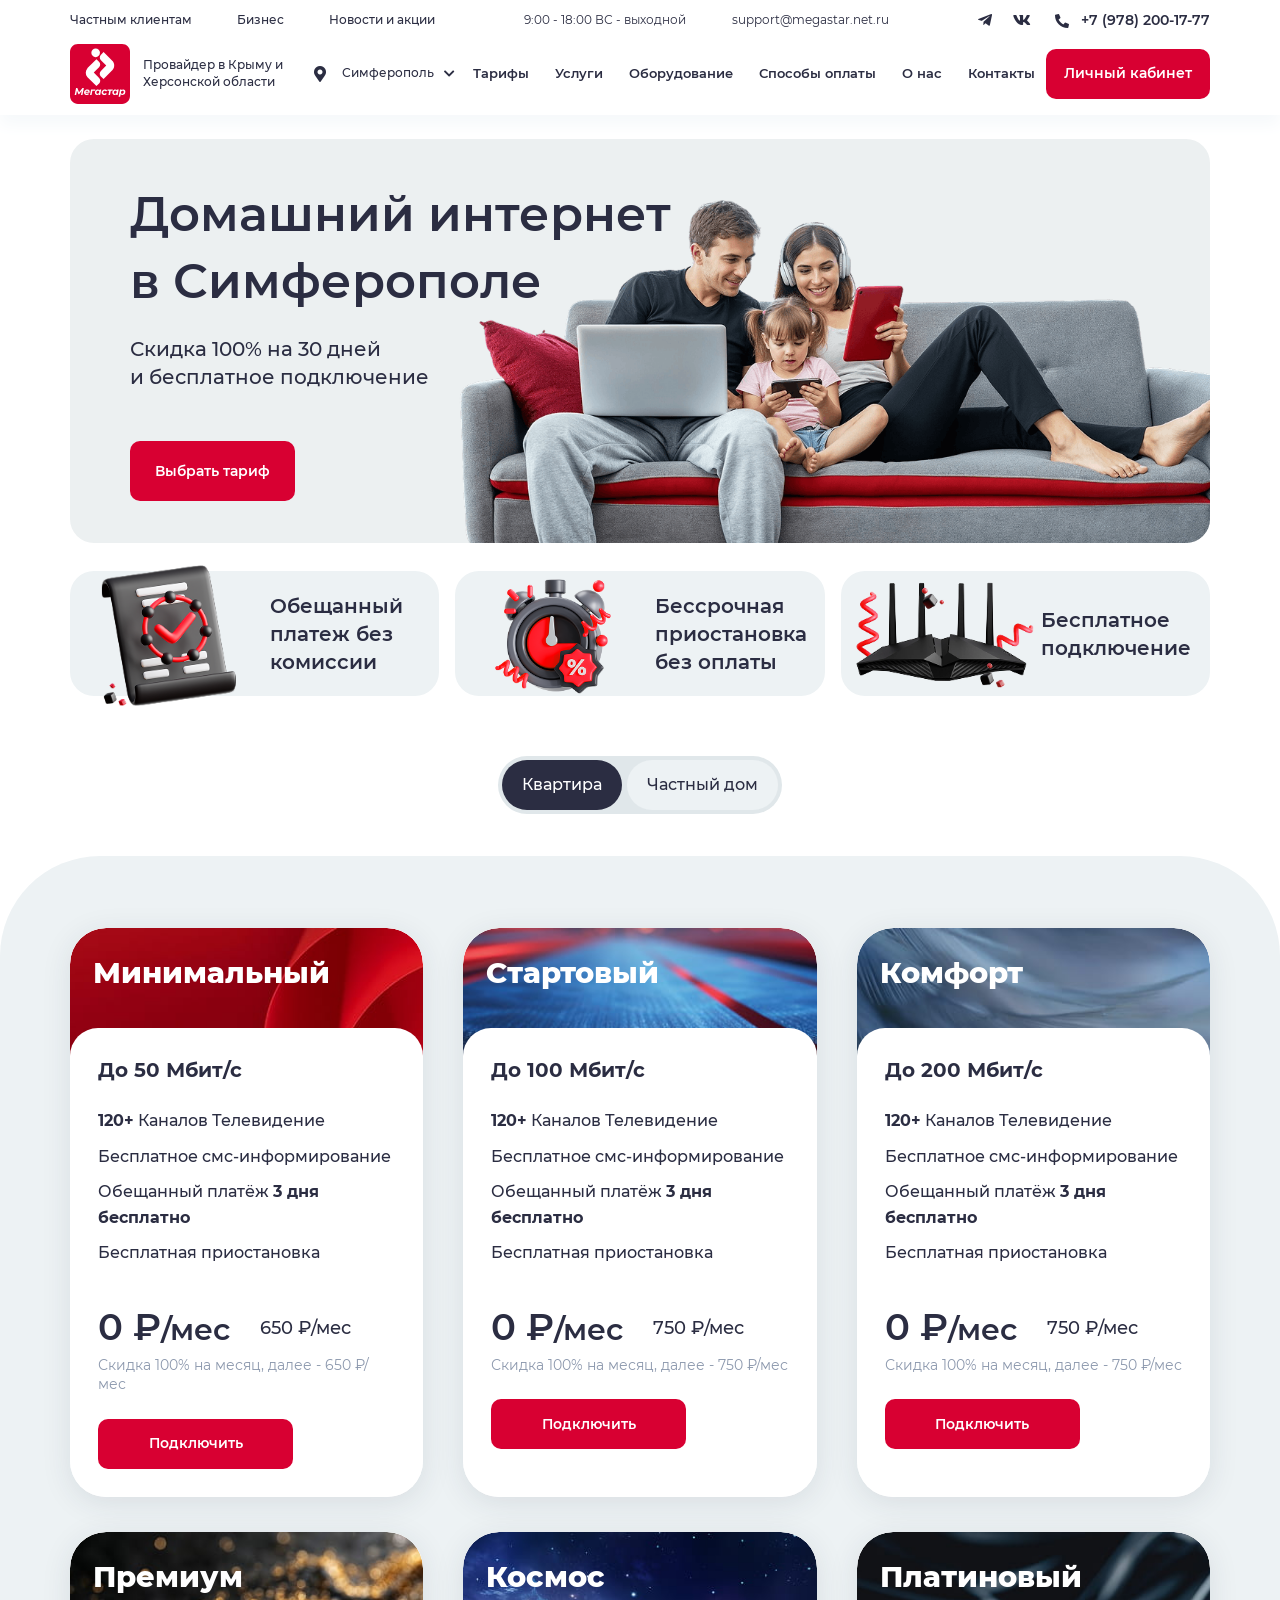
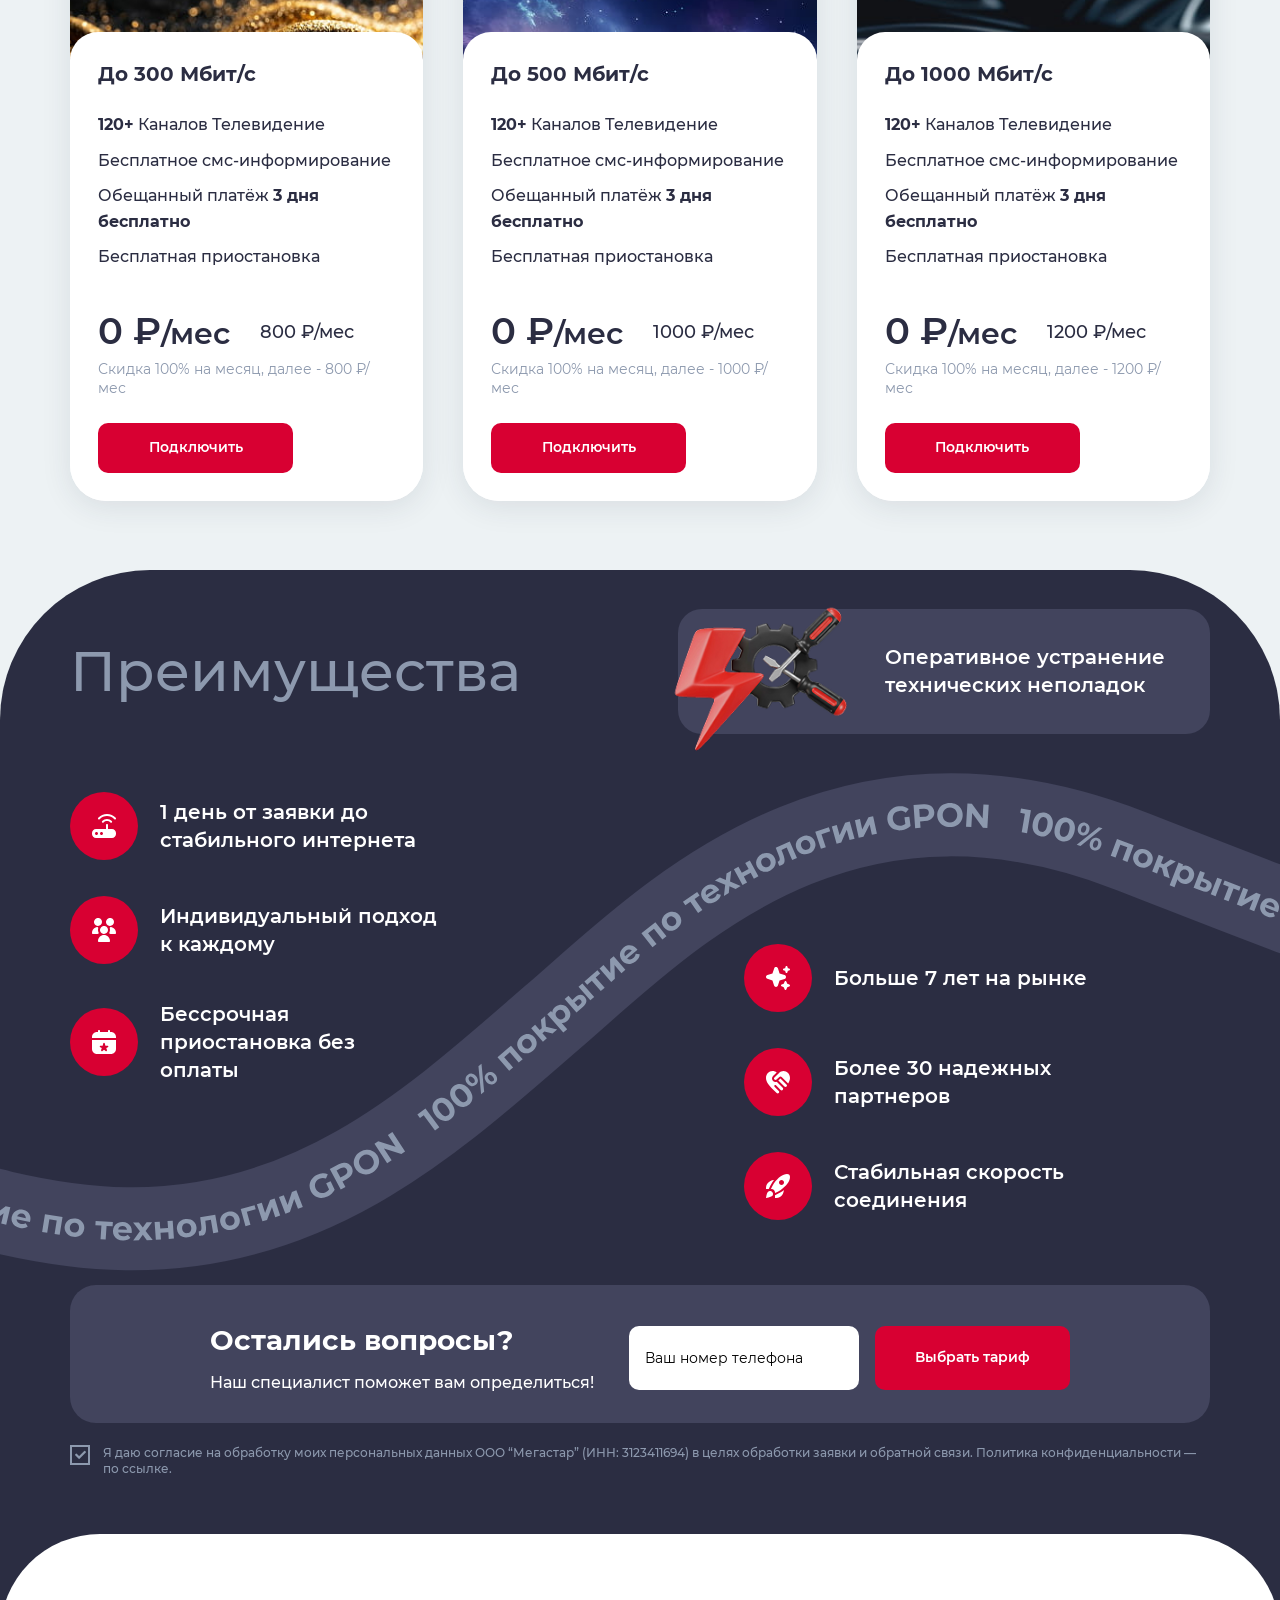
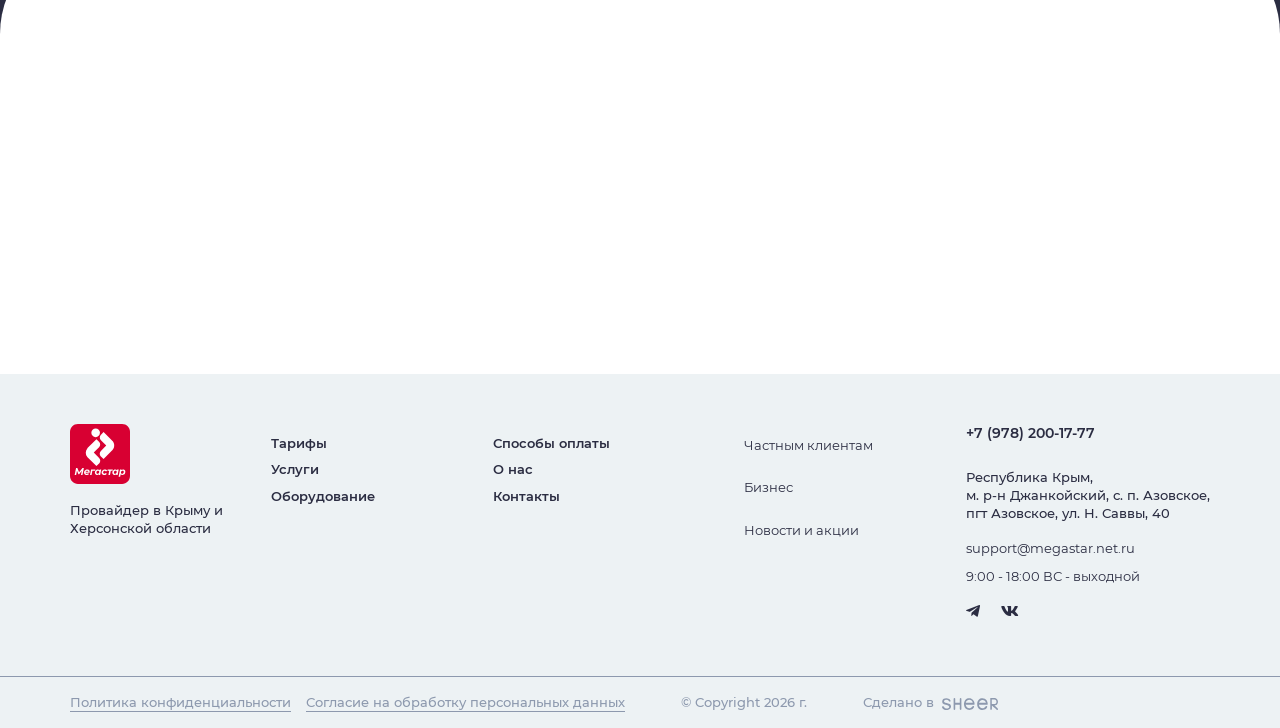
==== index.html @ 428cc207 "Add files via upload" ====
<!DOCTYPE html>
<!--[if lt IE 7]><html lang="ru" class="lt-ie9 lt-ie8 lt-ie7"><![endif]-->
<!--[if IE 7]><html lang="ru" class="lt-ie9 lt-ie8"><![endif]-->
<!--[if IE 8]><html lang="ru" class="lt-ie9"><![endif]-->
<!--[if gt IE 8]><!-->
<html lang="ru">
<!--<![endif]-->
<head>
	<meta charset="utf-8" />
	<title>Заголовок</title>
	<meta http-equiv="X-UA-Compatible" content="IE=edge" />
	<meta name="viewport" content="width=device-width, initial-scale=1, maximum-scale=1">
	<meta name="format-detection" content="telephone=no" />
	<link rel="shortcut icon" href="favicon.png" />
	<link rel="stylesheet" href="libs/bootstrap/bootstrap-grid.css" />
	<link rel="stylesheet" href="libs/fontawesome-free-5.12.0-web/css/all.min.css" />
	<link rel="stylesheet" href="libs/fancybox-master/dist/jquery.fancybox.min.css" />
	<link rel="stylesheet" href="libs/slick-1.5.9/slick/slick.css" />
	<link rel="stylesheet" href="css/fonts.css" />
	<link rel="stylesheet" href="css/main.css?ver=1.1" />
	<link rel="stylesheet" href="css/media.css?ver=1.1" />
</head>
<body>

	<div class="wrapper">

		<header class="header">
			<div class="container">
				<div class="header__top">
					<ul class="header__links">
						<li><a href="#">Частным клиентам</a></li>
						<li><a href="#">Бизнес</a></li>
						<li><a href="#">Новости и  акции</a></li>
					</ul>
					<div class="header__info">
						<p>9:00 - 18:00 ВС - выходной</p>
						<a href="mailto:support@megastar.net.ru">support@megastar.net.ru</a>
					</div>
					<div class="header__contacts">
						<ul class="socials-list">
							<li><a href="#" target="_blank"><i class="fab fa-telegram-plane"></i></a></li>
							<li><a href="#" target="_blank"><i class="fab fa-vk"></i></a></li>
						</ul>
						<a href="tel:+79782001777" class="phone-main"><i class="fas fa-phone-alt"></i> +7 (978) 200-17-77</a>
					</div>
				</div>
				<div class="header__bottom">
					<div class="logo-wrap">
						<a href="#" class="logo">
							<img src="img/logo.svg" alt="alt">
						</a>
						<div class="logo-descr">Провайдер в Крыму и Херсонской области</div>
					</div>
					<div class="location-main">
						<div class="location-main__value"><i class="fas fa-map-marker-alt"></i> Симферополь <i class="fas fa-chevron-down"></i></div>
					</div>
					<nav class="menu">
						<ul class="menu__list">
							<li><a href="#">Тарифы</a></li>
							<li><a href="#">Услуги</a></li>
							<li><a href="#">Оборудование</a></li>
							<li><a href="#">Способы оплаты</a></li>
							<li><a href="#">О нас</a></li>
							<li><a href="#">Контакты</a></li>
						</ul>
					</nav>
					<a href="#" class="btn-main">Личный кабинет</a>
					<a href="tel:+79782001777" class="phone-mobile"><i class="fas fa-phone-alt"></i></a>
					<div class="sandwich">
						<div class="sw-topper"></div>
						<div class="sw-bottom"></div>
						<div class="sw-footer"></div>
					</div>
				</div>
			</div>
			<div class="menu-mobile">
				<nav class="menu">
					<ul class="menu__list">
						<li><a href="#">Тарифы</a></li>
						<li><a href="#">Услуги</a></li>
						<li><a href="#">Оборудование</a></li>
						<li><a href="#">Способы оплаты</a></li>
						<li><a href="#">О нас</a></li>
						<li><a href="#">Контакты</a></li>
					</ul>
				</nav>
				<ul class="header__links">
					<li><a href="#">Частным клиентам</a></li>
					<li><a href="#">Бизнес</a></li>
					<li><a href="#">Новости и  акции</a></li>
				</ul>
				<div class="location-main">
					<div class="location-main__value"><i class="fas fa-map-marker-alt"></i> Симферополь <i class="fas fa-chevron-down"></i></div>
				</div>
				<div class="header__info">
					<p>9:00 - 18:00 ВС - выходной</p>
					<a href="mailto:support@megastar.net.ru">support@megastar.net.ru</a>
				</div>
				<div class="header__contacts">
					<ul class="socials-list">
						<li><a href="#" target="_blank"><i class="fab fa-telegram-plane"></i></a></li>
						<li><a href="#" target="_blank"><i class="fab fa-vk"></i></a></li>
					</ul>
					<a href="tel:+79782001777" class="phone-main"><i class="fas fa-phone-alt"></i> +7 (978) 200-17-77</a>
				</div>
				<a href="#" class="btn-main">Личный кабинет</a>
			</div>
			<div class="menu-overlay"></div>
		</header>

		<section class="billbord">
			<div class="container">
				<div class="billbord__main">
					<h1 class="billbord__title">Домашний интернет в Симферополе</h1>
					<div class="billbord__descr">Скидка 100% на 30 дней <br>и бесплатное подключение</div>
					<a href="#" class="btn-main">Выбрать тариф</a>
					<div class="billbord__image">
						<img src="img/billbord.png" alt="alt">
					</div>
				</div>
				<div class="row row--main">
					<div class="col-lg-4">
						<div class="item-advantage">
							<div class="item-advantage__image">
								<img src="img/avd1.png" alt="alt">
							</div>
							<div class="item-advantage__content">
								<div class="title-small">Обещанный платеж без комиссии</div>
							</div>
						</div>
					</div>
					<div class="col-lg-4">
						<div class="item-advantage">
							<div class="item-advantage__image">
								<img src="img/avd2.png" alt="alt">
							</div>
							<div class="item-advantage__content">
								<div class="title-small">Бессрочная приостановка без оплаты</div>
							</div>
						</div>
					</div>
					<div class="col-lg-4">
						<div class="item-advantage">
							<div class="item-advantage__image">
								<img src="img/avd3.png" alt="alt">
							</div>
							<div class="item-advantage__content">
								<div class="title-small">Бесплатное подключение</div>
							</div>
						</div>
					</div>
				</div>
			</div>
		</section>

		<section class="tariffs">
			<div class="container">
				<div class="tabs-wrapper">
					<ul class="tabs">
						<li class="active"><a href="#tab1">Квартира</a></li>
						<li><a href="#tab2">Частный дом</a></li>
					</ul>
				</div>
			</div>
			<div class="tariffs__main">
				<div class="container">
					<div class="tab-container">
						<div class="tab-pane" id="tab1">
							<div class="row row-big">
								<div class="col-lg-4 col-md-6">
									<div class="item-tariff">
										<div class="item-tariff__head">
											<div class="item-tariff__title">Минимальный</div>
											<div class="item-tariff__image">
												<img src="img/tariff1.jpg" alt="alt">
											</div>
										</div>
										<div class="item-tariff__content">
											<div class="title-small">До 50 Мбит/с</div>
											<div class="item-tariff__text">
												<p><strong>120+</strong> Каналов Телевидение</p>
												<p>Бесплатное смс-информирование</p>
												<p>Обещанный платёж <strong>3 дня бесплатно</strong></p>
												<p>Бесплатная приостановка</p>
											</div>
											<div class="item-tariff__prices">
												<div class="price-main">0 ₽<span>/мес</span></div>
												<div class="price-default">650 ₽/мес</div>
											</div>
											<div class="item-tariff__descr">Скидка 100% на месяц, далее - 650 ₽/мес</div>
											<a href="#" class="btn-main">Подключить</a>
										</div>
									</div>
								</div>
								<div class="col-lg-4 col-md-6">
									<div class="item-tariff">
										<div class="item-tariff__head">
											<div class="item-tariff__title">Стартовый</div>
											<div class="item-tariff__image">
												<img src="img/tariff2.jpg" alt="alt">
											</div>
										</div>
										<div class="item-tariff__content">
											<div class="title-small">До 100 Мбит/с</div>
											<div class="item-tariff__text">
												<p><strong>120+</strong> Каналов Телевидение</p>
												<p>Бесплатное смс-информирование</p>
												<p>Обещанный платёж <strong>3 дня бесплатно</strong></p>
												<p>Бесплатная приостановка</p>
											</div>
											<div class="item-tariff__prices">
												<div class="price-main">0 ₽<span>/мес</span></div>
												<div class="price-default">750 ₽/мес</div>
											</div>
											<div class="item-tariff__descr">Скидка 100% на месяц, далее - 750 ₽/мес</div>
											<a href="#" class="btn-main">Подключить</a>
										</div>
									</div>
								</div>
								<div class="col-lg-4 col-md-6">
									<div class="item-tariff">
										<div class="item-tariff__head">
											<div class="item-tariff__title">Комфорт</div>
											<div class="item-tariff__image">
												<img src="img/tariff3.jpg" alt="alt">
											</div>
										</div>
										<div class="item-tariff__content">
											<div class="title-small">До 200 Мбит/с</div>
											<div class="item-tariff__text">
												<p><strong>120+</strong> Каналов Телевидение</p>
												<p>Бесплатное смс-информирование</p>
												<p>Обещанный платёж <strong>3 дня бесплатно</strong></p>
												<p>Бесплатная приостановка</p>
											</div>
											<div class="item-tariff__prices">
												<div class="price-main">0 ₽<span>/мес</span></div>
												<div class="price-default">750 ₽/мес</div>
											</div>
											<div class="item-tariff__descr">Скидка 100% на месяц, далее - 750 ₽/мес</div>
											<a href="#" class="btn-main">Подключить</a>
										</div>
									</div>
								</div>
								<div class="col-lg-4 col-md-6">
									<div class="item-tariff">
										<div class="item-tariff__head">
											<div class="item-tariff__title">Премиум</div>
											<div class="item-tariff__image">
												<img src="img/tariff4.jpg" alt="alt">
											</div>
										</div>
										<div class="item-tariff__content">
											<div class="title-small">До 300 Мбит/с</div>
											<div class="item-tariff__text">
												<p><strong>120+</strong> Каналов Телевидение</p>
												<p>Бесплатное смс-информирование</p>
												<p>Обещанный платёж <strong>3 дня бесплатно</strong></p>
												<p>Бесплатная приостановка</p>
											</div>
											<div class="item-tariff__prices">
												<div class="price-main">0 ₽<span>/мес</span></div>
												<div class="price-default">800 ₽/мес</div>
											</div>
											<div class="item-tariff__descr">Скидка 100% на месяц, далее - 800 ₽/мес</div>
											<a href="#" class="btn-main">Подключить</a>
										</div>
									</div>
								</div>
								<div class="col-lg-4 col-md-6">
									<div class="item-tariff">
										<div class="item-tariff__head">
											<div class="item-tariff__title">Космос</div>
											<div class="item-tariff__image">
												<img src="img/tariff5.jpg" alt="alt">
											</div>
										</div>
										<div class="item-tariff__content">
											<div class="title-small">До 500 Мбит/с</div>
											<div class="item-tariff__text">
												<p><strong>120+</strong> Каналов Телевидение</p>
												<p>Бесплатное смс-информирование</p>
												<p>Обещанный платёж <strong>3 дня бесплатно</strong></p>
												<p>Бесплатная приостановка</p>
											</div>
											<div class="item-tariff__prices">
												<div class="price-main">0 ₽<span>/мес</span></div>
												<div class="price-default">1000 ₽/мес</div>
											</div>
											<div class="item-tariff__descr">Скидка 100% на месяц, далее - 1000 ₽/мес</div>
											<a href="#" class="btn-main">Подключить</a>
										</div>
									</div>
								</div>
								<div class="col-lg-4 col-md-6">
									<div class="item-tariff">
										<div class="item-tariff__head">
											<div class="item-tariff__title">Платиновый</div>
											<div class="item-tariff__image">
												<img src="img/tariff6.jpg" alt="alt">
											</div>
										</div>
										<div class="item-tariff__content">
											<div class="title-small">До 1000 Мбит/с</div>
											<div class="item-tariff__text">
												<p><strong>120+</strong> Каналов Телевидение</p>
												<p>Бесплатное смс-информирование</p>
												<p>Обещанный платёж <strong>3 дня бесплатно</strong></p>
												<p>Бесплатная приостановка</p>
											</div>
											<div class="item-tariff__prices">
												<div class="price-main">0 ₽<span>/мес</span></div>
												<div class="price-default">1200 ₽/мес</div>
											</div>
											<div class="item-tariff__descr">Скидка 100% на месяц, далее - 1200 ₽/мес</div>
											<a href="#" class="btn-main">Подключить</a>
										</div>
									</div>
								</div>
							</div>
						</div>
						<div class="tab-pane" id="tab2">
							<div class="row row-big">
								<div class="col-lg-4 col-md-6">
									<div class="item-tariff">
										<div class="item-tariff__head">
											<div class="item-tariff__title">Минимальный</div>
											<div class="item-tariff__image">
												<img src="img/tariff1.jpg" alt="alt">
											</div>
										</div>
										<div class="item-tariff__content">
											<div class="title-small">До 50 Мбит/с</div>
											<div class="item-tariff__text">
												<p><strong>120+</strong> Каналов Телевидение</p>
												<p>Бесплатное смс-информирование</p>
												<p>Обещанный платёж <strong>3 дня бесплатно</strong></p>
												<p>Бесплатная приостановка</p>
											</div>
											<div class="item-tariff__prices">
												<div class="price-main">0 ₽<span>/мес</span></div>
												<div class="price-default">650 ₽/мес</div>
											</div>
											<div class="item-tariff__descr">Скидка 100% на месяц, далее - 650 ₽/мес</div>
											<a href="#" class="btn-main">Подключить</a>
										</div>
									</div>
								</div>
								<div class="col-lg-4 col-md-6">
									<div class="item-tariff">
										<div class="item-tariff__head">
											<div class="item-tariff__title">Стартовый</div>
											<div class="item-tariff__image">
												<img src="img/tariff2.jpg" alt="alt">
											</div>
										</div>
										<div class="item-tariff__content">
											<div class="title-small">До 100 Мбит/с</div>
											<div class="item-tariff__text">
												<p><strong>120+</strong> Каналов Телевидение</p>
												<p>Бесплатное смс-информирование</p>
												<p>Обещанный платёж <strong>3 дня бесплатно</strong></p>
												<p>Бесплатная приостановка</p>
											</div>
											<div class="item-tariff__prices">
												<div class="price-main">0 ₽<span>/мес</span></div>
												<div class="price-default">750 ₽/мес</div>
											</div>
											<div class="item-tariff__descr">Скидка 100% на месяц, далее - 750 ₽/мес</div>
											<a href="#" class="btn-main">Подключить</a>
										</div>
									</div>
								</div>
								<div class="col-lg-4 col-md-6">
									<div class="item-tariff">
										<div class="item-tariff__head">
											<div class="item-tariff__title">Комфорт</div>
											<div class="item-tariff__image">
												<img src="img/tariff3.jpg" alt="alt">
											</div>
										</div>
										<div class="item-tariff__content">
											<div class="title-small">До 200 Мбит/с</div>
											<div class="item-tariff__text">
												<p><strong>120+</strong> Каналов Телевидение</p>
												<p>Бесплатное смс-информирование</p>
												<p>Обещанный платёж <strong>3 дня бесплатно</strong></p>
												<p>Бесплатная приостановка</p>
											</div>
											<div class="item-tariff__prices">
												<div class="price-main">0 ₽<span>/мес</span></div>
												<div class="price-default">750 ₽/мес</div>
											</div>
											<div class="item-tariff__descr">Скидка 100% на месяц, далее - 750 ₽/мес</div>
											<a href="#" class="btn-main">Подключить</a>
										</div>
									</div>
								</div>
								<div class="col-lg-4 col-md-6">
									<div class="item-tariff">
										<div class="item-tariff__head">
											<div class="item-tariff__title">Премиум</div>
											<div class="item-tariff__image">
												<img src="img/tariff4.jpg" alt="alt">
											</div>
										</div>
										<div class="item-tariff__content">
											<div class="title-small">До 300 Мбит/с</div>
											<div class="item-tariff__text">
												<p><strong>120+</strong> Каналов Телевидение</p>
												<p>Бесплатное смс-информирование</p>
												<p>Обещанный платёж <strong>3 дня бесплатно</strong></p>
												<p>Бесплатная приостановка</p>
											</div>
											<div class="item-tariff__prices">
												<div class="price-main">0 ₽<span>/мес</span></div>
												<div class="price-default">800 ₽/мес</div>
											</div>
											<div class="item-tariff__descr">Скидка 100% на месяц, далее - 800 ₽/мес</div>
											<a href="#" class="btn-main">Подключить</a>
										</div>
									</div>
								</div>
								<div class="col-lg-4 col-md-6">
									<div class="item-tariff">
										<div class="item-tariff__head">
											<div class="item-tariff__title">Космос</div>
											<div class="item-tariff__image">
												<img src="img/tariff5.jpg" alt="alt">
											</div>
										</div>
										<div class="item-tariff__content">
											<div class="title-small">До 500 Мбит/с</div>
											<div class="item-tariff__text">
												<p><strong>120+</strong> Каналов Телевидение</p>
												<p>Бесплатное смс-информирование</p>
												<p>Обещанный платёж <strong>3 дня бесплатно</strong></p>
												<p>Бесплатная приостановка</p>
											</div>
											<div class="item-tariff__prices">
												<div class="price-main">0 ₽<span>/мес</span></div>
												<div class="price-default">1000 ₽/мес</div>
											</div>
											<div class="item-tariff__descr">Скидка 100% на месяц, далее - 1000 ₽/мес</div>
											<a href="#" class="btn-main">Подключить</a>
										</div>
									</div>
								</div>
								<div class="col-lg-4 col-md-6">
									<div class="item-tariff">
										<div class="item-tariff__head">
											<div class="item-tariff__title">Платиновый</div>
											<div class="item-tariff__image">
												<img src="img/tariff6.jpg" alt="alt">
											</div>
										</div>
										<div class="item-tariff__content">
											<div class="title-small">До 1000 Мбит/с</div>
											<div class="item-tariff__text">
												<p><strong>120+</strong> Каналов Телевидение</p>
												<p>Бесплатное смс-информирование</p>
												<p>Обещанный платёж <strong>3 дня бесплатно</strong></p>
												<p>Бесплатная приостановка</p>
											</div>
											<div class="item-tariff__prices">
												<div class="price-main">0 ₽<span>/мес</span></div>
												<div class="price-default">1200 ₽/мес</div>
											</div>
											<div class="item-tariff__descr">Скидка 100% на месяц, далее - 1200 ₽/мес</div>
											<a href="#" class="btn-main">Подключить</a>
										</div>
									</div>
								</div>
							</div>
						</div>
					</div>
				</div>
			</div>
		</section>

		<section class="advantages">
			<div class="container">
				<div class="advantages__head">
					<h2 class="advantages__title">Преимущества</h2>
					<div class="item-advantage">
						<div class="item-advantage__image">
							<img src="img/avd4.png" alt="alt">
						</div>
						<div class="item-advantage__content">
							<div class="title-small">Оперативное устранение технических неполадок</div>
						</div>
					</div>
				</div>
				<div class="row">
					<div class="col-lg-4">
						<div class="advantages__list">
							<div class="advantages__item">
								<div class="advantages__icon">
									<img src="img/ic_avd1.svg" alt="alt">
								</div>
								<div class="title-small">1 день от заявки до стабильного интернета</div>
							</div>
							<div class="advantages__item">
								<div class="advantages__icon">
									<img src="img/ic_avd2.svg" alt="alt">
								</div>
								<div class="title-small">Индивидуальный подход к каждому</div>
							</div>
							<div class="advantages__item">
								<div class="advantages__icon">
									<img src="img/ic_avd3.svg" alt="alt">
								</div>
								<div class="title-small">Бессрочная приостановка без оплаты</div>
							</div>
						</div>
					</div>
					<div class="col-lg-4 offset-lg-3">
						<div class="advantages__list">
							<div class="advantages__item">
								<div class="advantages__icon">
									<img src="img/ic_avd4.svg" alt="alt">
								</div>
								<div class="title-small">Больше 7 лет на рынке</div>
							</div>
							<div class="advantages__item">
								<div class="advantages__icon">
									<img src="img/ic_avd5.svg" alt="alt">
								</div>
								<div class="title-small">Более 30 надежных партнеров</div>
							</div>
							<div class="advantages__item">
								<div class="advantages__icon">
									<img src="img/ic_avd6.svg" alt="alt">
								</div>
								<div class="title-small">Стабильная скорость соединения</div>
							</div>
						</div>
					</div>
				</div>
				<div class="consultation-form">
					<form>
						<div class="consultation-form__main">
							<div class="consultation-form__content">
								<div class="consultation-form__title">Остались вопросы?</div>
								<div class="consultation-form__descr">Наш специалист поможет вам определиться!</div>
							</div>
							<div class="consultation-form__line">
								<div class="item-form">
									<input type="tel" placeholder="Ваш номер телефона" class="input-phone" required inputmode="tel">
								</div>
								<input class="btn-main" value="Выбрать тариф" type="submit">
							</div>
						</div>
						<div class="checkbox">
							<label>
								<input type="checkbox" checked required />
								<span>Я даю согласие на обработку моих персональных данных ООО “Мегастар” (ИНН: 3123411694) в целях обработки заявки и обратной связи. Политика конфиденциальности — <a href="#">по ссылке</a>.</span>
							</label>
						</div>
					</form>
				</div>
			</div>
		</section>

		<div class="bottom-page"></div>

		<footer class="footer">
			<div class="container">
				<div class="row">
					<div class="col-lg-2">
						<div class="logo-wrap">
							<a href="#" class="logo">
								<img src="img/logo.svg" alt="alt">
							</a>
							<div class="logo-descr">Провайдер в Крыму и Херсонской области</div>
						</div>
					</div>
					<div class="col-lg-2">
						<ul class="footer__nav">
							<li><a href="#">Тарифы</a></li>
							<li><a href="#">Услуги</a></li>
							<li><a href="#">Оборудование</a></li>
						</ul>
					</div>
					<div class="col-lg-3">
						<ul class="footer__nav">
							<li><a href="#">Способы оплаты</a></li>
							<li><a href="#">О нас</a></li>
							<li><a href="#">Контакты</a></li>
						</ul>
					</div>
					<div class="col-lg-2">
						<ul class="footer__menu">
							<li><a href="#">Частным клиентам</a></li>
							<li><a href="#">Бизнес</a></li>
							<li><a href="#">Новости и  акции</a></li>
						</ul>
					</div>
					<div class="col-lg-3 col-contacts">
						<div class="footer__contacts">
							<a href="tel:+79782001777" class="phone-main">+7 (978) 200-17-77</a>
							<p>Республика Крым, <br>м. р-н Джанкойский, с. п. Азовское, <br>пгт Азовское, ул. Н. Саввы, 40</p>
							<div class="footer__info">
								<p><a href="mailto:support@megastar.net.ru">support@megastar.net.ru</a></p>
								<p>9:00 - 18:00 ВС - выходной</p>
							</div>
							<ul class="socials-list">
								<li><a href="#" target="_blank"><i class="fab fa-telegram-plane"></i></a></li>
								<li><a href="#" target="_blank"><i class="fab fa-vk"></i></a></li>
							</ul>
						</div>
					</div>
				</div>
			</div>
			<div class="footer__bottom">
				<div class="container">
					<div class="footer__wrapper">
						<div class="footer__links">
							<a href="#">Политика конфиденциальности</a>
							<a href="#">Согласие на обработку персональных данных</a>
						</div>
						<div class="copyright">© Copyright 2026 г.</div>
						<div class="create">Сделано в <a href="#" target="_blank"><img src="img/sheer.svg" alt="alt"></a></div>
					</div>
				</div>
			</div>
		</footer>
		
	</div>


	<script src="libs/jquery/jquery-3.6.0.min.js"></script>
	<script src="libs/fancybox-master/dist/jquery.fancybox.min.js"></script>
	<script src="libs/slick-1.5.9/slick/slick.min.js"></script>
	<script src="libs/mask/jquery.maskedinput.js"></script>
	<script src="js/common.js?ver=1.1"></script>
	<!-- Yandex.Metrika counter --><!-- /Yandex.Metrika counter -->
	<!-- Google Analytics counter --><!-- /Google Analytics counter -->
</body>
</html>
---- css/fonts.css ----
/** =================== MONTSERRAT =================== **/

/** Montserrat Thin **/
@font-face {
	font-family: "Montserrat";
	font-weight: 100;
	font-style: normal;
	src: url("../fonts/Montserrat-Thin.woff2") format("woff2"),
		url("../fonts/Montserrat-Thin.woff") format("woff");
}

/** Montserrat Thin-Italic **/
@font-face {
	font-family: "Montserrat";
	font-weight: 100;
	font-style: italic;
	src: url("../fonts/Montserrat-ThinItalic.woff2") format("woff2"),
		url("../fonts/Montserrat-ThinItalic.woff") format("woff");
}

/** Montserrat ExtraLight **/
@font-face {
	font-family: "Montserrat";
	font-weight: 200;
	font-style: normal;
	src: url("../fonts/Montserrat-ExtraLight.woff2") format("woff2"),
		url("../fonts/Montserrat-ExtraLight.woff") format("woff");
}

/** Montserrat ExtraLight-Italic **/
@font-face {
	font-family: "Montserrat";
	font-weight: 200;
	font-style: italic;
	src: url("../fonts/Montserrat-ExtraLightItalic.woff2") format("woff2"),
		url("../fonts/Montserrat-ExtraLightItalic.woff") format("woff");
}

/** Montserrat Light **/
@font-face {
	font-family: "Montserrat";
	font-weight: 300;
	font-style: normal;
	src: url("../fonts/Montserrat-Light.woff2") format("woff2"),
		url("../fonts/Montserrat-Light.woff") format("woff");
}

/** Montserrat Light-Italic **/
@font-face {
	font-family: "Montserrat";
	font-weight: 300;
	font-style: italic;
	src: url("../fonts/Montserrat-LightItalic.woff2") format("woff2"),
		url("../fonts/Montserrat-LightItalic.woff") format("woff");
}

/** Montserrat Regular **/
@font-face {
	font-family: "Montserrat";
	font-weight: 400;
	font-style: normal;
	src: url("../fonts/Montserrat-Regular.woff2") format("woff2"),
		url("../fonts/Montserrat-Regular.woff") format("woff");
}

/** Montserrat Regular-Italic **/
@font-face {
	font-family: "Montserrat";
	font-weight: 400;
	font-style: italic;
	src: url("../fonts/Montserrat-Italic.woff2") format("woff2"),
		url("../fonts/Montserrat-Italic.woff") format("woff");
}

/** Montserrat Medium **/
@font-face {
	font-family: "Montserrat";
	font-weight: 500;
	font-style: normal;
	src: url("../fonts/Montserrat-Medium.woff2") format("woff2"),
		url("../fonts/Montserrat-Medium.woff") format("woff");
}

/** Montserrat Medium-Italic **/
@font-face {
	font-family: "Montserrat";
	font-weight: 500;
	font-style: italic;
	src: url("../fonts/Montserrat-MediumItalic.woff2") format("woff2"),
		url("../fonts/Montserrat-MediumItalic.woff") format("woff");
}

/** Montserrat SemiBold **/
@font-face {
	font-family: "Montserrat";
	font-weight: 600;
	font-style: normal;
	src: url("../fonts/Montserrat-SemiBold.woff2") format("woff2"),
		url("../fonts/Montserrat-SemiBold.woff") format("woff");
}

/** Montserrat SemiBold-Italic **/
@font-face {
	font-family: "Montserrat";
	font-weight: 600;
	font-style: italic;
	src: url("../fonts/Montserrat-SemiBoldItalic.woff2") format("woff2"),
		url("../fonts/Montserrat-SemiBoldItalic.woff") format("woff");
}

/** Montserrat Bold **/
@font-face {
	font-family: "Montserrat";
	font-weight: 700;
	font-style: normal;
	src: url("../fonts/Montserrat-Bold.woff2") format("woff2"),
		url("../fonts/Montserrat-Bold.woff") format("woff");
}

/** Montserrat Bold-Italic **/
@font-face {
	font-family: "Montserrat";
	font-weight: 700;
	font-style: italic;
	src: url("../fonts/Montserrat-BoldItalic.woff2") format("woff2"),
		url("../fonts/Montserrat-BoldItalic.woff") format("woff");
}

/** Montserrat ExtraBold **/
@font-face {
	font-family: "Montserrat";
	font-weight: 800;
	font-style: normal;
	src: url("../fonts/Montserrat-ExtraBold.woff2") format("woff2"),
		url("../fonts/Montserrat-ExtraBold.woff") format("woff");
}

/** Montserrat ExtraBold-Italic **/
@font-face {
	font-family: "Montserrat";
	font-weight: 800;
	font-style: italic;
	src: url("../fonts/Montserrat-ExtraBoldItalic.woff2") format("woff2"),
		url("../fonts/Montserrat-ExtraBoldItalic.woff") format("woff");
}

/** Montserrat Black **/
@font-face {
	font-family: "Montserrat";
	font-weight: 900;
	font-style: normal;
	src: url("../fonts/Montserrat-Black.woff2") format("woff2"),
		url("../fonts/Montserrat-Black.woff") format("woff");
}

/** Montserrat Black-Italic **/
@font-face {
	font-family: "Montserrat";
	font-weight: 900;
	font-style: italic;
	src: url("../fonts/Montserrat-BlackItalic.woff2") format("woff2"),
		url("../fonts/Montserrat-BlackItalic.woff") format("woff");
}
---- css/main.css ----
*::-webkit-input-placeholder {
	color: #000;
	opacity: 1;
}
*:-moz-placeholder {
	color: #000;
	opacity: 1;
}
*::-moz-placeholder {
	color: #000;
	opacity: 1;
}
*:-ms-input-placeholder {
	color: #000;
	opacity: 1;
}


body {
	font-family: "Montserrat";
	font-size: 20px;
	line-height: 160%;
	color: #2b2d42;
	font-weight: 500;
	overflow-x: hidden;
	margin: 0;
	background-color: #fff;
}
button {
	cursor: pointer;
}
button, input, optgroup, select, textarea {
	font-family: inherit;
}
input {
	-webkit-appearance: none;
	-moz-appearance: none;
	appearance: none;
}
button,
textarea,
input.text,
input[type="text"],
input[type="button"],
input[type="submit"] {
	-webkit-appearance: none;
}
*:link,
*:visited,
*:hover,
*:focus,
*:active {
	outline: 0;
	-webkit-tap-highlight-color: transparent;
}
a, button, input, img {
	transition: all 0.3s;
}
h1, h2, h3, h4, h5, h6 {
	padding: 0;
	margin: 0;
	font-weight: normal;
}
.wrapper {
	padding-top: 141px;
	overflow: hidden;
}
a {
	text-decoration: none;
	outline: none;
}
* {
	outline: none !important;
}
ul {
	padding: 0;
	margin: 0;
}
ul li {
	list-style-type: none;
	outline: none;
}
img {
	outline: none;
	display: block;
}
p {
	padding: 0;
	margin: 0;
}
form {
	margin: 0;
}

.header {
	padding: 15px 0;
	font-size: 14px;
	line-height: 140%;
	box-shadow: 0 10px 15px 0 #f6f9fb;
	background: #fff;
	position: fixed;
	top: 0;
	left: 0;
	width: 100%;
	z-index: 500;
}
.header__top {
	color: #2b2d42;
	display: flex;
	align-items: center;
	justify-content: space-between;
}
.header__links {
	gap: 75px;
	display: flex;
	align-items: center;
}
.header__info a,
.header__links a {
	color: inherit;
}
.header__info {
	gap: 92px;
	color: #2b2d42;
	font-weight: 400;
	display: flex;
	align-items: center;
}
.header__contacts {
	gap: 24px;
	display: flex;
	align-items: center;
}
.phone-main {
	font-size: 16px;
	gap: 15px;
	line-height: 140%;
	color: #2b2d42;
	font-weight: 600;
	display: inline-flex;
	align-items: center;
}
.socials-list {
	gap: 25px;
	font-size: 18px;
	display: flex;
	align-items: center;
}
.socials-list a {
	color: #2b2d42;
}
.header__bottom {
	padding-top: 13px;
	display: flex;
	align-items: center;
	justify-content: space-between;
}
.logo-wrap {
	gap: 29px;
	display: flex;
	align-items: center;
}
.logo img {
	width: 76px;
	height: auto;
}
.logo-descr {
	width: 176px;
	line-height: 140%;
	color: #2b2d42;
}
.menu__list {
	gap: 29px;
	display: flex;
	align-items: center;
}
.footer__nav a,
.menu__list a {
	padding: 12px 16px;
	font-size: 16px;
	color: #2b2d42;
	font-weight: 600;
}
.btn-main {
	font-size: 16px;
	height: 54px;
	padding: 0 20px;
	border-radius: 10px;
	line-height: 140%;
	font-weight: 600;
	color: #fff;
	display: inline-flex;
	align-items: center;
	justify-content: center;
	text-align: center;
	border: none;
	background: #d80032;
	font-family: "Montserrat";
	cursor: pointer;
	transition: all 0.3s;
}
.location-main__value {
	gap: 3px;
	display: inline-flex;
	align-items: center;
	cursor: pointer;
}
.location-main i {
	width: 24px;
	height: 24px;
	display: flex;
	align-items: center;
	justify-content: center;
}
.location-main .fa-chevron-down {
	font-size: 12px;
}
.location-main .fa-map-marker-alt {
	font-size: 16px;
	margin-right: 7px;
}

.billbord {
	padding-top: 27px;
	padding-bottom: 86px;
}
.billbord__main {
	padding: 69px 106px;
	margin-bottom: 34px;
	border-radius: 24px;
	background: #ecf0f1;
	position: relative;
	overflow: hidden;
	z-index: 1;
}
.billbord__title {
	font-size: 64px;
	max-width: 762px;
	margin-bottom: 26px;
	line-height: 140%;
	font-weight: 600;
}
.billbord__descr {
	font-size: 24px;
	max-width: 355px;
	margin-bottom: 75px;
	line-height: 140%;
}
.billbord .btn-main {
	height: 70px;
	padding: 0 28px;
}
.billbord__image {
	position: absolute;
	bottom: 0;
	right: 0;
	z-index: -1;
	height: 100%;
}
.billbord__image img {
	max-width: 100%;
	max-height: 100%;
}
.row>div {
	padding: 0 12px;
}
.row {
	margin: 0 -12px;
}
.row.row--main>div {
	margin-bottom: 24px;
}
.row.row--main {
	margin-bottom: -24px;
}
.item-advantage {
	padding-right: 40px;
	background: #edf2f4;
	border-radius: 24px;
	display: flex;
	align-items: center;
}
.item-advantage__image {
	height: 162px;
	width: 283px;
	flex: none;
	display: flex;
	align-items: center;
	justify-content: center;
}
.item-advantage__image img {
	max-width: 298px;
	max-height: 298px;
}
.title-small {
	font-size: 24px;
	line-height: 140%;
	font-weight: 600;
}

.tariffs__main {
	padding-top: 72px;
	padding-bottom: 254px;
	margin-bottom: -185px;
	border-radius: 100px 100px 0 0;
	background: #edf2f4;
}
.tabs-wrapper {
	display: flex;
	align-items: center;
	justify-content: center;
}
.tabs {
	margin-bottom: 42px;
	padding: 4px;
	gap: 5px;
	border-radius: 80px;
	background: #e0e7ea;
	display: flex;
	align-items: center;
	justify-content: center;
}
.tabs a {
	padding: 12px 20px;
	border-radius: 60px;
	background: #edf2f4;
	color: #2b2d42;
	display: block;
}
.tabs .active a {
	background: #2b2d42;
	color: #fff;
}
.tab-pane {
	display: none;
}
.tab-pane:first-child {
	display: block;
}
.item-tariff {
	border-radius: 36px;
	min-height: 100%;
	box-shadow: 0 6px 30px 0 rgba(43, 45, 66, 0.1);
	background: #fff;
	overflow: hidden;
	display: flex;
	flex-direction: column;
	align-items: flex-start;
	position: relative;
	z-index: 1;
}
.item-tariff__head {
	height: 204px;
	padding: 29px 33px;
	margin-bottom: -87px;
	position: relative;
	width: 100%;
}
.item-tariff__image {
	border-radius: 36px 36px 0 0;
	position: absolute;
	display: block;
	width: 100%;
	height: 100%;
	overflow: hidden;
	top: 0;
	left: 0;
	z-index: -1;
}
.item-tariff__image img {
	width: 100%;
	height: 100%;
	object-fit: cover;
	border-radius: 36px 36px 0 0;
	transition: all 1s;
}
.item-tariff__content {
	padding: 36px;
	border-radius: 28px 28px 0 0;
	background: #fff;
	position: relative;
	width: 100%;
	flex: 1;
	display: flex;
	flex-direction: column;
	align-items: flex-start;
	z-index: 2;
}
.item-tariff__title {
	font-size: 36px;
	line-height: 140%;
	font-weight: 800;
	color: #fff;
}
.item-tariff .title-small {
	margin-bottom: 24px;
	font-weight: 700;
}
.item-tariff__text p {
	margin-bottom: 12px;
}
.item-tariff__text p:last-child {
	margin-bottom: 0;
}
.item-tariff__text {
	width: 100%;
}
.item-tariff__prices {
	padding-top: 64px;
	gap: 50px;
	width: 100%;
	display: flex;
	align-items: center;
}
.price-main {
	font-size: 48px;
	line-height: 140%;
	font-weight: 600;
}
.price-main span {
	font-size: 30px;
}
.price-default {
	font-size: 24px;
	line-height: 140%;
}
.item-tariff__descr {
	font-size: 18px;
	line-height: 140%;
	color: #8d99ae;
	font-weight: 400;
}
.item-tariff .btn-main {
	margin-top: 36px;
	min-width: 216px;
}
.row.row-big>div {
	padding: 0 40px;
	margin-bottom: 66px;
}
.row.row-big {
	margin: 0 -40px;
	margin-bottom: -66px;
}

.advantages {
	padding-top: 39px;
	margin-bottom: -157px;
	padding-bottom: 213px;
	border-radius: 150px 150px 0 0;
	background-color: #2b2d42;
	background-image: url(../img/text_avd.svg);
	background-repeat: no-repeat;
	background-position: center top -30px;
	color: #fff;
}
.advantages__head {
	margin-bottom: 58px;
	display: flex;
	align-items: center;
	justify-content: space-between;
}
.advantages__title {
	font-size: 64px;
	line-height: 140%;
	color: #8d99ae;
	font-weight: 500;
}
.advantages .item-advantage {
	max-width: 607px;
	background: #42445d;
}
.advantages .item-advantage__image {
	width: 207px;
	left: -19px;
	position: relative;
}
.advantages__item {
	max-width: 463px;
	margin-bottom: 60px;
	gap: 32px;
	display: flex;
	align-items: center;
}
.advantages__item:last-child {
	margin-bottom: 0;
}
.advantages__icon {
	width: 78px;
	height: 78px;
	flex: none;
	border-radius: 50%;
	display: flex;
	align-items: center;
	justify-content: center;
	background: #D80032;
}
.advantages__icon img {
	width: 24px;
	height: auto;
}
.row>div:nth-child(2) .advantages__list {
	margin-top: 152px;
}
.consultation-form__main {
	padding: 41px 259px;
	gap: 54px;
	margin-top: 83px;
	padding-bottom: 32px;
	border-radius: 26px;
	display: flex;
	align-items: center;
	justify-content: center;
	background: #42445d;
	color: #fff;
}
.consultation-form__title {
	font-size: 32px;
	line-height: 140%;
	font-weight: 700;
}
.consultation-form__descr {
	margin-top: 10px;
}
.item-form {
	margin-bottom: 18px;
}
.item-form input {
	height: 70px;
	padding: 0 16px;
	border-radius: 10px;
	font-size: 14px;
	border: none;
	line-height: 140%;
	color: #000;
	font-weight: 400;
	font-family: "Montserrat";
	width: 100%;
}
.consultation-form__line {
	gap: 16px;
	flex: 1;
	display: flex;
	align-items: center;
}
.consultation-form__line .item-form {
	margin: 0;
	flex: 1;
}
.consultation-form__line .btn-main {
	height: 70px;
	padding: 0 53px;
}
.checkbox {
	font-size: 14px;
	margin-top: 26px;
	line-height: 140%;
	color: #8d99ae;
}
.checkbox a {
	color: inherit;
}
.checkbox label {
	gap: 20px;
	position: relative;
	display: flex;
	justify-content: center;
	align-items: flex-start;
	cursor: pointer;
}
.checkbox label input {
	width: 20px;
	height: 20px;
	border: none;
	margin: 0;
	-webkit-appearance: none;
	-moz-appearance: none;
	appearance: none;
	border: 2px solid #8D99AE;
	position: relative;
	flex: none;
	cursor: pointer;
}
.checkbox label input::before {
	position: absolute;
	top: 0px;
	left: 0px;
	width: 100%;
	height: 100%;
	content: "\f00c";
	display: -webkit-flex;
	display: -moz-flex;
	display: -ms-flex;
	display: -o-flex;
	display: flex;
	align-items: center;
	justify-content: center;
	-moz-osx-font-smoothing: grayscale;
	-webkit-font-smoothing: antialiased;
	font-style: normal;
	font-variant: normal;
	text-rendering: auto;
	line-height: 1;
	font-family: "Font Awesome 5 Pro";
	font-weight: 700;
	background-image: none;
	color: #8D99AE;
	font-size: 11px;
	opacity: 0;
	transition: .2s;
}
.checkbox input:checked:before {
	opacity: 1;
}

.bottom-page {
	height: 647px;
	margin-bottom: -140px;
	border-radius: 100px 100px 0 0;
	background: #fff;
}

.footer {
	padding-top: 70px;
	font-size: 14px;
	line-height: 140%;
	background: #edf2f4;
}
.footer .logo-wrap {
	display: block;
}
.footer .logo-descr {
	margin-top: 23px;
}
.footer__nav {
	margin-top: 10px;
	gap: 8px;
	display: flex;
	flex-direction: column;
	align-items: flex-start;
}
.footer__menu {
	margin-top: 12px;
}
.footer__menu li {
	margin-bottom: 24px;
}
.footer__menu a {
	font-weight: 400;
	color: #2b2d42;
}
.footer__info {
	margin-top: 24px;
	color: #2b2d42;
	font-weight: 400;
}
.footer__info p {
	margin-bottom: 9px;
}
.footer__info p:last-child {
	margin-bottom: 0;
}
.footer__info a {
	color: inherit;
}
.footer__contacts .phone-main {
	margin-bottom: 24px;
}
.footer__contacts .socials-list {
	margin-top: 18px;
}
.col-contacts {
	display: flex;
	justify-content: flex-end;
}
.footer .row>div:nth-child(3) .footer__nav {
	margin-left: 55px;
}
.footer__bottom {
	padding: 20px 0;
	margin-top: 80px;
	color: #8d99ae;
	border-top: 1px solid #8D99AE;
}
.footer__wrapper {
	gap: 105px;
	display: flex;
	align-items: center;
}
.footer__links a {
	color: #8d99ae;
	border-bottom: 1px #8d99ae solid;
}
.footer__links {
	gap: 15px;
	display: flex;
	align-items: center;
}
.create img {
	display: inline-block;
	margin-left: 4px;
	vertical-align: middle;
}

.tariffs.tariffs--page {
	padding-top: 30px;
}
.title-section {
	font-size: 48px;
	margin-bottom: 25px;
	line-height: 140%;
	font-weight: 500;
}

.sale {
	padding-bottom: 72px;
}
.sale__main {
	padding: 16px 35px;
	padding-bottom: 49px;
	padding-right: 68px;
	border-radius: 28px;
	color: #fff;
	background: #2b2d42;
}
.sale__top {
	gap: 61px;
	margin-bottom: 17px;
	display: flex;
	align-items: center;
}
.sale__title {
	font-size: 64px;
	margin-top: 26px;
	line-height: 120%;
	color: #8d99ae;
	font-weight: 500;
}
.sale__title strong {
	margin-top: 15px;
	line-height: 140%;
	font-weight: 600;
	text-transform: uppercase;
	color: #fff;
	display: block;
}
.sale__bottom {
	display: flex;
	align-items: center;
	justify-content: space-between;
}
.sale__bottom .title-small {
	max-width: 529px;
	font-weight: 500;
}
.sale__bottom .btn-main {
	width: 307px;
	height: 70px;
}
.sale__head {
	gap: 29px;
	display: flex;
	align-items: flex-start;
}
.sale__image img {
	width: 278px;
	height: auto;
}
.sale__badge {
	padding: 30px 48px;
	border-radius: 24px;
	margin-top: 40px;
	font-size: 36px;
	padding-left: 136px;
	line-height: 140%;
	color: #fff;
	font-weight: 600;
	background: #42445d;
	position: relative;
}
.sale__badge img {
	top: -14px;
	left: -22px;
	width: 171px;
	position: absolute;
}

.steps {
	padding-bottom: 99px;
}
.steps .title-section {
	margin-bottom: 55px;
}
.row.row--steps>div {
	padding: 0 74px;
	margin-bottom: 40px;
}
.row.row--steps {
	margin: 0 -74px;
	margin-bottom: -40px;
}
.item-step {
	padding: 36px;
	border-radius: 24px;
	font-size: 18px;
	line-height: 160%;
	font-weight: 400;
	background: #edf2f4;
	min-height: 100%;
	position: relative;
}
.item-step::after {
	position: absolute;
	display: block;
	content: " ";
	width: 113px;
	height: 15px;
	top: 0;
	bottom: 0;
	margin: auto;
	left: 100%;
	margin-left: 19px;
	background-image: url(../img/arrow_step.svg);
	background-repeat: no-repeat;
	background-position: center;
	background-size: contain;
}
.item-step__head {
	margin-bottom: 27px;
	gap: 27px;
	display: flex;
	align-items: center;
}
.item-step__count {
	width: 78px;
	height: 78px;
	font-size: 32px;
	line-height: 140%;
	color: #fff;
	font-weight: 700;
	display: flex;
	align-items: center;
	justify-content: center;
	border-radius: 50%;
	flex: none;
	background: #D80032;
}
.row--steps>div:nth-child(3n) .item-step::after {
	display: none;
}

.questions {
	padding-top: 61px;
	padding-bottom: 125px;
	border-radius: 100px 100px 0 0;
	background: #8d99ae;
}
.title-main {
	font-size: 64px;
	line-height: 140%;
	font-weight: 500;
}
.questions .title-main {
	margin-bottom: 48px;
	text-align: center;
}
.item-question {
	max-width: 1099px;
	border-radius: 24px;
	margin: 0 auto;
	margin-bottom: 11px;
	background: #fff;
}
.item-question__head {
	padding: 20px 24px;
	gap: 20px;
	cursor: pointer;
	display: flex;
	align-items: center;
	justify-content: space-between;
}
.item-question__head i {
	width: 42px;
	height: 42px;
	font-size: 90%;
	color: #fff;
	background: #2b2d42;
	display: flex;
	align-items: center;
	justify-content: center;
	border-radius: 50%;
	flex: none;
	transition: all 0.3s;
}
.item-question__content {
	padding: 20px 24px;
	font-size: 18px;
	line-height: 160%;
	padding-top: 0;
	display: none;
}
.item-question.active .item-question__head i {
	background: #57719b;
}
.item-question.active .item-question__head i::before {
	content: "\f068";
}
---- css/media.css ----
/*==========  Desktop First Method  ==========*/
@media only screen and (max-width : 1700px) {
    body {
        font-size: 16px;
    }
    .menu__list {
        gap: 10px;
    }
    .footer__nav a, .menu__list a {
        padding: 10px 8px;
        font-size: 13px;
    }
    .header {
        padding: 11px 0;
        font-size: 12px;
    }
    .logo img {
        width: 60px;
    }
    .logo-wrap {
        gap: 13px;
    }
    .logo-descr {
        width: 162px;
    }
    .btn-main {
        font-size: 14px;
        height: 50px;
        padding: 0 18px;
    }
    .header__links {
        gap: 45px;
    }
    .header__info {
        gap: 46px;
    }
    .phone-main {
        font-size: 14px;
        gap: 12px;
    }
    .socials-list {
        gap: 21px;
        font-size: 16px;
    }

    .billbord__main {
        padding: 42px 60px;
        margin-bottom: 28px;
    }
    .billbord__title {
        font-size: 48px;
        max-width: 568px;
        margin-bottom: 20px;
    }
    .billbord__descr {
        font-size: 20px;
        max-width: 322px;
        margin-bottom: 50px;
    }
    .billbord .btn-main {
        height: 60px;
        padding: 0 25px;
    }
    .title-small {
        font-size: 20px;
    }
    .item-advantage__image {
        height: 125px;
        width: 200px;
    }
    .item-advantage__image img {
        max-width: 200px;
        max-height: 186px;
    }
    .row>div {
        padding: 0 8px;
    }
    .row {
        margin: 0 -8px;
    }
    .row.row--main>div {
        margin-bottom: 16px;
    }
    .row.row--main {
        margin-bottom: -16px;
    }
    .billbord {
        padding-top: 25px;
        padding-bottom: 60px;
    }
    .row.row-big>div {
        padding: 0 20px;
        margin-bottom: 35px;
    }
    .row.row-big {
        margin: 0 -20px;
        margin-bottom: -35px;
    }
    .item-tariff__title {
        font-size: 29px;
    }
    .item-tariff__head {
        height: 190px;
        padding: 25px 23px;
        margin-bottom: -90px;
    }
    .item-tariff__content {
        padding: 28px;
    }
    .item-tariff__text p {
        margin-bottom: 10px;
    }
    .item-tariff__prices {
        padding-top: 35px;
        gap: 30px;
    }
    .price-main {
        font-size: 37px;
    }
    .price-default {
        font-size: 18px;
    }
    .item-tariff__descr {
        font-size: 14px;
    }
    .item-tariff .btn-main {
        margin-top: 24px;
        min-width: 195px;
    }

    .advantages__title {
        font-size: 56px;
    }
    .advantages .item-advantage {
        max-width: 532px;
    }
    .advantages__item {
        max-width: 454px;
        margin-bottom: 36px;
        gap: 22px;
    }
    .advantages__icon {
        width: 68px;
        height: 68px;
    }
    .consultation-form__main {
        padding: 36px 140px;
        gap: 35px;
        margin-top: 65px;
        padding-bottom: 27px;
    }
    .consultation-form__title {
        font-size: 28px;
    }
    .consultation-form__line .btn-main {
        height: 64px;
        padding: 0px 40px;
    }
    .item-form input {
        height: 64px;
    }
    .checkbox {
        font-size: 12px;
        margin-top: 22px;
    }
    .checkbox label {
        gap: 13px;
    }
    .advantages {
        background-size: 2900px auto;
        background-position: center top -4px;
    }
    .bottom-page {
        height: 580px;
    }
    .footer {
        padding-top: 50px;
        font-size: 13px;
    }
    .footer .logo-descr {
        margin-top: 17px;
    }
    .footer__info {
        margin-top: 17px;
    }
    .footer .row>div:nth-child(3) .footer__nav {
        margin-left: 30px;
    }
    .footer__bottom {
        padding: 16px 0;
        margin-top: 55px;
    }
    .footer__wrapper {
        gap: 56px;
    }
    .wrapper {
        padding-top: 114px;
    }
    .title-section {
        font-size: 42px;
    }
    .sale__image img {
        width: 220px;
    }
    .sale__badge {
        padding: 20px 33px;
        border-radius: 22px;
        margin-top: 33px;
        font-size: 27px;
        padding-left: 107px;
    }
    .sale__badge img {
        top: -21px;
        left: -12px;
        width: 134px;
    }
    .sale__head {
        gap: 17px;
    }
    .sale__top {
        gap: 33px;
        margin-bottom: 14px;
    }
    .sale__title {
        font-size: 46px;
        margin-top: 17px;
    }
    .sale__main {
        padding: 16px 25px;
        padding-bottom: 42px;
        padding-right: 30px;
        border-radius: 25px;
    }
    .sale__bottom .title-small {
        max-width: 445px;
    }
    .sale__bottom .btn-main {
        width: 265px;
        height: 58px;
    }

    .steps {
        padding-bottom: 60px;
    }
    .steps .title-section {
        margin-bottom: 35px;
    }
    .row.row--steps>div {
        padding: 0 40px;
        margin-bottom: 30px;
    }
    .row.row--steps {
        margin: 0 -40px;
        margin-bottom: -30px;
    }
    .item-step {
        padding: 24px;
        border-radius: 22px;
        font-size: 15px;
    }
    .item-step__count {
        width: 65px;
        height: 65px;
        font-size: 25px;
    }
    .item-step::after {
        width: 69px;
        height: 9px;
        left: 100%;
        margin-left: 7px;
    }
    .item-step__head {
        margin-bottom: 15px;
        gap: 14px;
    }
    .sale {
        padding-bottom: 55px;
    }
    .questions .title-main {
        margin-bottom: 34px;
    }
    .title-main {
        font-size: 51px;
    }
    .item-question__content {
        font-size: 16px;
    }
    .item-question {
        max-width: 1015px;
    }
    .questions {
        padding-bottom: 100px;
    }
}
/* Large Devices, Wide Screens */
@media only screen and (max-width : 1200px) {
    .header__bottom .logo-descr {
        display: none;
    }
    .header__bottom .logo-wrap {
        margin-right: auto;
    }
    .header__links {
        gap: 10px;
    }
    .header__info {
        gap: 10px;
    }
    .footer__nav a, .menu__list a {
        padding: 8px 5px;
        font-size: 12px;
    }
    .billbord__title {
        font-size: 36px;
        max-width: 426px;
        margin-bottom: 12px;
    }
    .billbord__descr {
        font-size: 16px;
        max-width: 256px;
        margin-bottom: 25px;
    }
    .billbord .btn-main {
        height: 54px;
    }
    .item-advantage__image {
        height: 110px;
        width: 137px;
    }
    .item-advantage {
        padding-right: 20px;
    }
    .title-small {
        font-size: 16px;
    }
    .item-advantage__image img {
        max-width: 144px;
        max-height: 137px;
    }
    .item-tariff__title {
        font-size: 25px;
    }
    .row.row-big>div {
        padding: 0 10px;
        margin-bottom: 25px;
    }
    .row.row-big {
        margin: 0 -10px;
        margin-bottom: -25px;
    }
    .item-tariff__content {
        padding: 20px;
    }
    .price-main {
        font-size: 28px;
    }
    .price-default {
        font-size: 16px;
    }
    .item-tariff__prices {
        padding-top: 25px;
        gap: 20px;
    }
    body {
        font-size: 14px;
    }
    .item-tariff__descr {
        font-size: 12px;
    }
    .advantages {
        border-radius: 130px 130px 0 0;
    }
    .advantages__title {
        font-size: 47px;
    }
    .advantages .item-advantage {
        max-width: 400px;
    }
    .advantages .item-advantage__image {
        width: 148px;
    }
    .advantages__icon img {
        width: 20px;
    }
    .advantages__icon {
        width: 55px;
        height: 55px;
    }
    .consultation-form__main {
        padding: 31px 40px;
        gap: 35px;
        margin-top: 92px;
        padding-bottom: 27px;
    }
    .footer {
        padding-top: 40px;
        font-size: 12px;
    }
    .footer__wrapper {
        gap: 40px;
    }
    .footer__bottom {
        padding: 14px 0;
        margin-top: 40px;
    }
    .footer__menu {
        margin-top: 7px;
    }
    .title-section {
        font-size: 34px;
    }
    .sale__head {
        display: block;
    }
    .sale__top {
        gap: 71px;
        align-items: flex-start;
    }
    .sale__bottom .title-small {
        max-width: 373px;
    }
    .item-step::after {
        display: none;
    }
    .row.row--steps>div {
        padding: 0 10px;
        margin-bottom: 20px;
    }
    .row.row--steps {
        margin: 0 -10px;
        margin-bottom: -20px;
    }
    .questions {
        padding-top: 52px;
        padding-bottom: 85px;
    }
}

/* Medium Devices, Desktops */
@media only screen and (max-width : 992px) {
    .header__bottom .btn-main,
    .header__bottom .menu,
    .header__bottom .location-main,
    .header__top {
        display: none;
    }
    .header__bottom .logo-descr {
        font-size: 11px;
        width: 132px;
        display: block;
    }
    .header {
        padding: 12px 0;
        font-size: 14px;
    }
    .header__bottom {
        gap: 20px;
        padding: 0;
    }
    .billbord__main {
        padding: 25px 15px;
        padding-bottom: 0;
    }
    .billbord__image {
        margin: 0 -15px;
        position: relative;
    }
    .billbord__image img {
        width: 100%;
        height: auto;
    }
    .billbord__title {
        font-size: 26px;
        max-width: 299px;
        margin-bottom: 15px;
    }
    .billbord .btn-main {
        padding: 0 30px;
    }
    .billbord {
        padding-top: 20px;
        padding-bottom: 50px;
    }

    .tabs {
        margin-bottom: 25px;
    }
    .tariffs__main {
        padding-top: 35px;
        padding-bottom: 200px;
        margin-bottom: -143px;
        border-radius: 60px 60px 0 0;
    }
    .item-tariff {
        border-radius: 30px;
    }
    .item-tariff__image img,
    .item-tariff__image {
        border-radius: 30px 30px 0 0;
    }
    .item-tariff__head {
        height: 180px;
        padding: 22px 20px;
        margin-bottom: -100px;
    }
    .item-tariff__descr {
        margin-top: 10px;
    }

    .advantages {
        padding-bottom: 190px;
        border-radius: 60px 60px 0 0;
        background-size: 1000px auto;
        background-position: center top 350px;
    }
    .advantages__title {
        font-size: 32px;
        margin-bottom: 20px;
    }
    .advantages__head {
        display: block;
        margin-bottom: 20px;
    }
    .advantages .item-advantage__image {
        width: 135px;
        left: -6px;
    }
    .row>div:nth-child(2) .advantages__list {
        margin-top: 20px;
    }
    .advantages .item-advantage {
        padding-right: 10px;
    }
    .advantages .item-advantage .title-small {
        font-size: 14px;
    }
    .advantages__item {
        max-width: 453px;
        margin-bottom: 20px;
        gap: 15px;
    }
    .consultation-form__main {
        padding: 20px 15px;
        margin-top: 40px;
        display: block;
    }
    .consultation-form__line {
        padding-top: 20px;
        display: block;
    }
    .consultation-form__line .item-form {
        margin-bottom: 15px;
    }
    .consultation-form__line .btn-main {
        width: 100%;
    }
    .bottom-page {
        height: 400px;
        margin-bottom: -80px;
        border-radius: 30px 30px 0 0;
    }

    .footer {
        padding-top: 38px;
        font-size: 14px;
    }
    .footer .logo-wrap {
        margin-bottom: 20px;
        display: flex;
    }
    .footer .logo-descr {
        margin: 0;
    }
    .logo-descr {
        width: 174px;
    }
    .footer .logo img {
        width: 68px;
    }
    .footer .row>div:nth-child(3) .footer__nav {
        margin-left: 0;
        margin-right: 0;
    }
    .footer__nav {
        margin: 0;
        margin-bottom: 8px;
    }
    .footer__nav a {
        padding: 10px 5px;
        font-size: 15px;
    }
    .footer__menu li {
        margin-bottom: 15px;
    }
    .footer__menu {
        padding-left: 5px;
    }
    .col-contacts {
        display: block;
    }
    .footer__wrapper {
        padding: 0;
        flex-wrap: wrap;
        justify-content: space-between;
        gap: 22px 15px;
    }
    .footer__links {
        flex-wrap: wrap;
    }
    .footer__bottom {
        padding: 20px 0;
        font-size: 13px;
        margin-top: 34px;
    }
    .create img {
        width: 57px;
        margin-left: 7px;
    }
    .phone-main {
        font-size: 16px;
        gap: 14px;
    }
    .wrapper {
        padding-top: 84px;
    }
    /*Style Sandwich*/
    .sandwich {
        width: 40px;
        height: 40px;
        padding-top: 13px;
        border-radius: 8px;
        background: #d80032;
        display: -webkit-flex;
        display: -moz-flex;
        display: -ms-flex;
        display: -o-flex;
        display: flex;
        flex-direction: column;
        align-items: center;
        z-index: 20;
        flex: none;
        cursor: pointer;
    }
    .sw-topper {
        position: relative;
        top: 0px;
        width: 22px;
        height: 2px;
        display: block;
        margin: 0;
        background-color: #fff;
        border-radius: 2px;
        border: medium none;
        transition: transform 0.5s, top 0.2s;
    }
    .sw-bottom {
        position: relative;
        top: 4px;
        width: 22px;
        height: 2px;
        display: block;
        margin: 0;
        background-color: #fff;
        border-radius: 2px;
        border: medium none;
        transition: transform 0.5s, top 0.2s;
    }
    .sw-footer {
        position: relative;
        top: 9px;
        width: 22px;
        height: 2px;
        display: block;
        margin: 0;
        background-color: #fff;
        border-radius: 2px;
        border: medium none;
        transition: transform 0.5s, top 0.2s;
    }
    .sandwich.active .sw-topper {
        top: 7px;
        transform: rotate(45deg);
    }
    .sandwich.active .sw-bottom {
        opacity: 0;
    }
    .sandwich.active .sw-footer {
        top: 3px;
        transform: rotate(-45deg);
    }
    .no-scroll {
        overflow: hidden;
    }
    .phone-mobile {
        width: 40px;
        height: 40px;
        border-radius: 8px;
        display: flex;
        align-items: center;
        justify-content: center;
        background: #2b2d42;
        text-align: center;
        color: #fff;
    }

    .menu-mobile {
        width: 100%;
        padding: 20px 15px;
        padding-bottom: 80px;
        max-height: calc(100vh - 83px);
        top: 100%;
        left: 0;
        z-index: 600;
        background: #fff;
        position: absolute;
        display: none;
        overflow: auto;
    }
    .menu-overlay {
        top: 100px;
        left: 0;
        right: 0;
        bottom: 0;
        height: 100vh;
        background: rgba(0, 0, 0, 0.7);
        position: fixed;
        z-index: 300;
        display: none;
    }
    .menu__list {
        display: block;
    }
    .menu__list a {
        padding: 9px 0;
        font-size: 15px;
        display: block;
    }
    .header__info {
        margin-bottom: 15px;
        flex-direction: column;
        align-items: flex-start;
    }
    .header__links {
        flex-direction: column;
        align-items: flex-start;
        margin-bottom: 15px;
    }
    .header__links a {
        padding: 0;
        display: block;
    }
    .btn-main {
        padding: 0 22px;
    }
    .header__contacts {
        margin-bottom: 20px;
    }
    .socials-list {
        gap: 20px;
        font-size: 19px;
    }
    .menu-mobile .location-main {
        margin-bottom: 20px;
    }
    .title-section {
        font-size: 26px;
    }
    .sale__top {
        margin-bottom: 22px;
        display: block;
    }
    .sale__image img {
        width: 120px;
    }
    .sale__badge {
        padding: 14px 20px;
        border-radius: 18px;
        margin-top: 12px;
        font-size: 18px;
        padding-left: 74px;
    }
    .sale__head {
        display: flex;
    }
    .sale__badge img {
        top: -18px;
        left: -10px;
        width: 100px;
    }
    .sale__title {
        font-size: 29px;
        margin-top: 17px;
    }
    .sale__bottom {
        gap: 20px;
        flex-direction: column-reverse;
    }
    .sale__bottom .btn-main {
        width: 100%;
    }
    .sale {
        padding-bottom: 36px;
    }
    .steps .title-section {
        margin-bottom: 25px;
    }
    .item-step {
        padding: 22px;
        border-radius: 22px;
        font-size: 14px;
    }
    .item-step__count {
        width: 55px;
        height: 55px;
        font-size: 22px;
    }
    .steps {
        padding-bottom: 50px;
    }
    .questions {
        padding-top: 28px;
        padding-bottom: 40px;
        border-radius: 45px 45px 0 0;
    }
    .title-main {
        font-size: 30px;
    }
    .questions .title-main {
        margin-bottom: 23px;
    }
    .item-question__head {
        padding: 15px;
    }
    .item-question__content {
        font-size: 14px;
        padding: 15px;
        padding-top: 0;
    }
    .item-question__head i {
        width: 35px;
        height: 35px;
    }
    .item-question {
        border-radius: 20px;
    }
}

/* Small Devices, Tablets */
@media only screen and (max-width : 768px) {}

/* Extra Small Devices, Phones */
@media only screen and (max-width : 480px) {}

/* Custom, iPhone Retina */
@media only screen and (max-width : 320px) {}


/*==========  Mobile First Method  ==========*/

/* Custom, iPhone Retina */
@media only screen and (min-width : 320px) {}

/* Extra Small Devices, Phones */
@media only screen and (min-width : 480px) {}

/* Small Devices, Tablets */
@media only screen and (min-width : 768px) {}

/* Medium Devices, Desktops */
@media only screen and (min-width : 992px) {
    .menu-overlay,
    .menu-mobile,
    .phone-mobile,
    .sandwich {
        display: none !important;
    }
}

/* Large Devices, Wide Screens */
@media only screen and (min-width : 1200px) {}
@media (min-width: 1700px) {
    .container {
        max-width: 1690px;
    }
}

/*hovers*/
@media (hover: hover) {
    .tabs a:hover {
        background: #2b2d42;
        color: #fff;
    }
    .footer__links a:hover {
        border-color: transparent;
    }
    .phone-main:hover,
    .socials-list a:hover,
    .footer__menu a:hover,
    .footer__nav a:hover,
    .menu__list a:hover {
        color: #D80032;
    }
    .btn-main:hover {
        background: #EF233C;
    }
    .item-tariff:hover .item-tariff__image img {
        transform: scale(1.1);
    }
}

/*mobile hovers*/
@media (hover: none) {
    .tabs a:active {
        background: #2b2d42;
        color: #fff;
    }
    .footer__links a:active {
        border-color: transparent;
    }
    .phone-main:active,
    .socials-list a:active,
    .footer__menu a:active,
    .footer__nav a:active,
    .menu__list a:active {
        color: #D80032;
    }
    .btn-main:active {
        background: #EF233C;
    }
    .item-tariff:active .item-tariff__image img {
        transform: scale(1.1);
    }
}
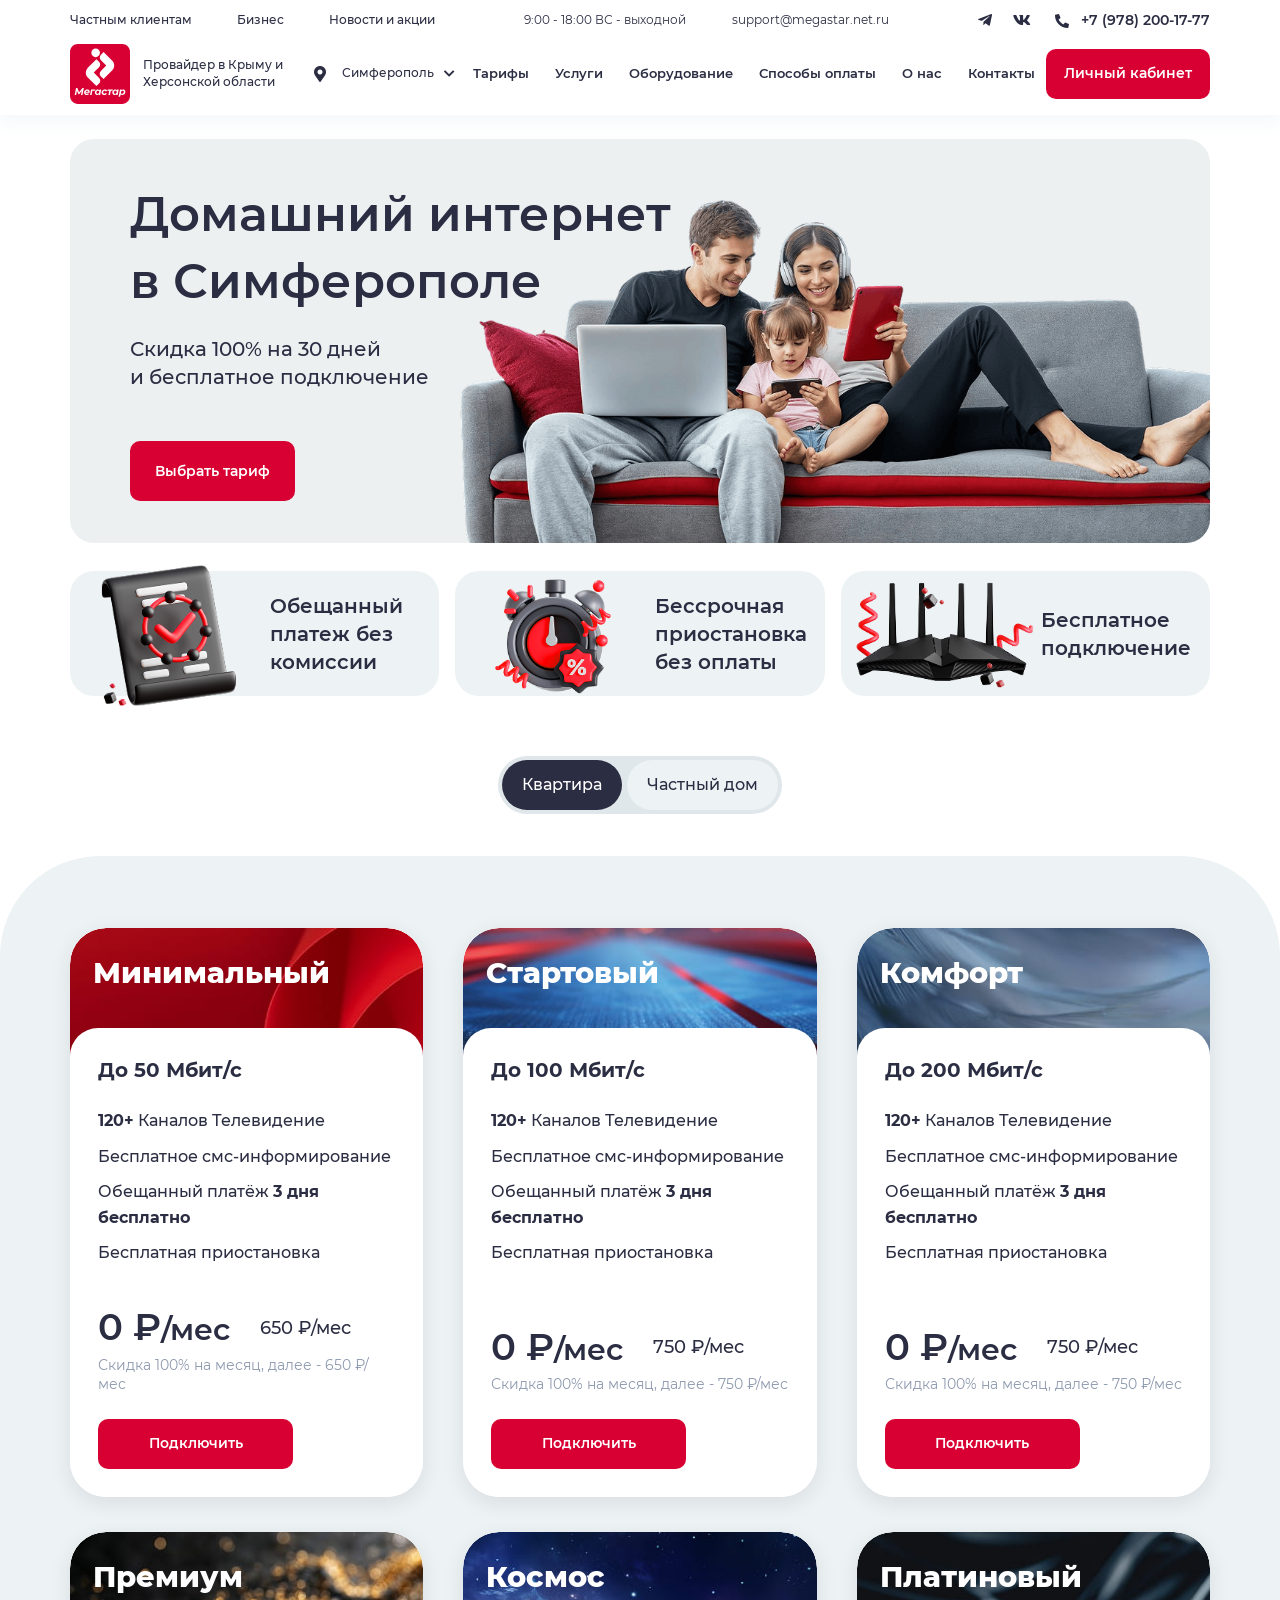
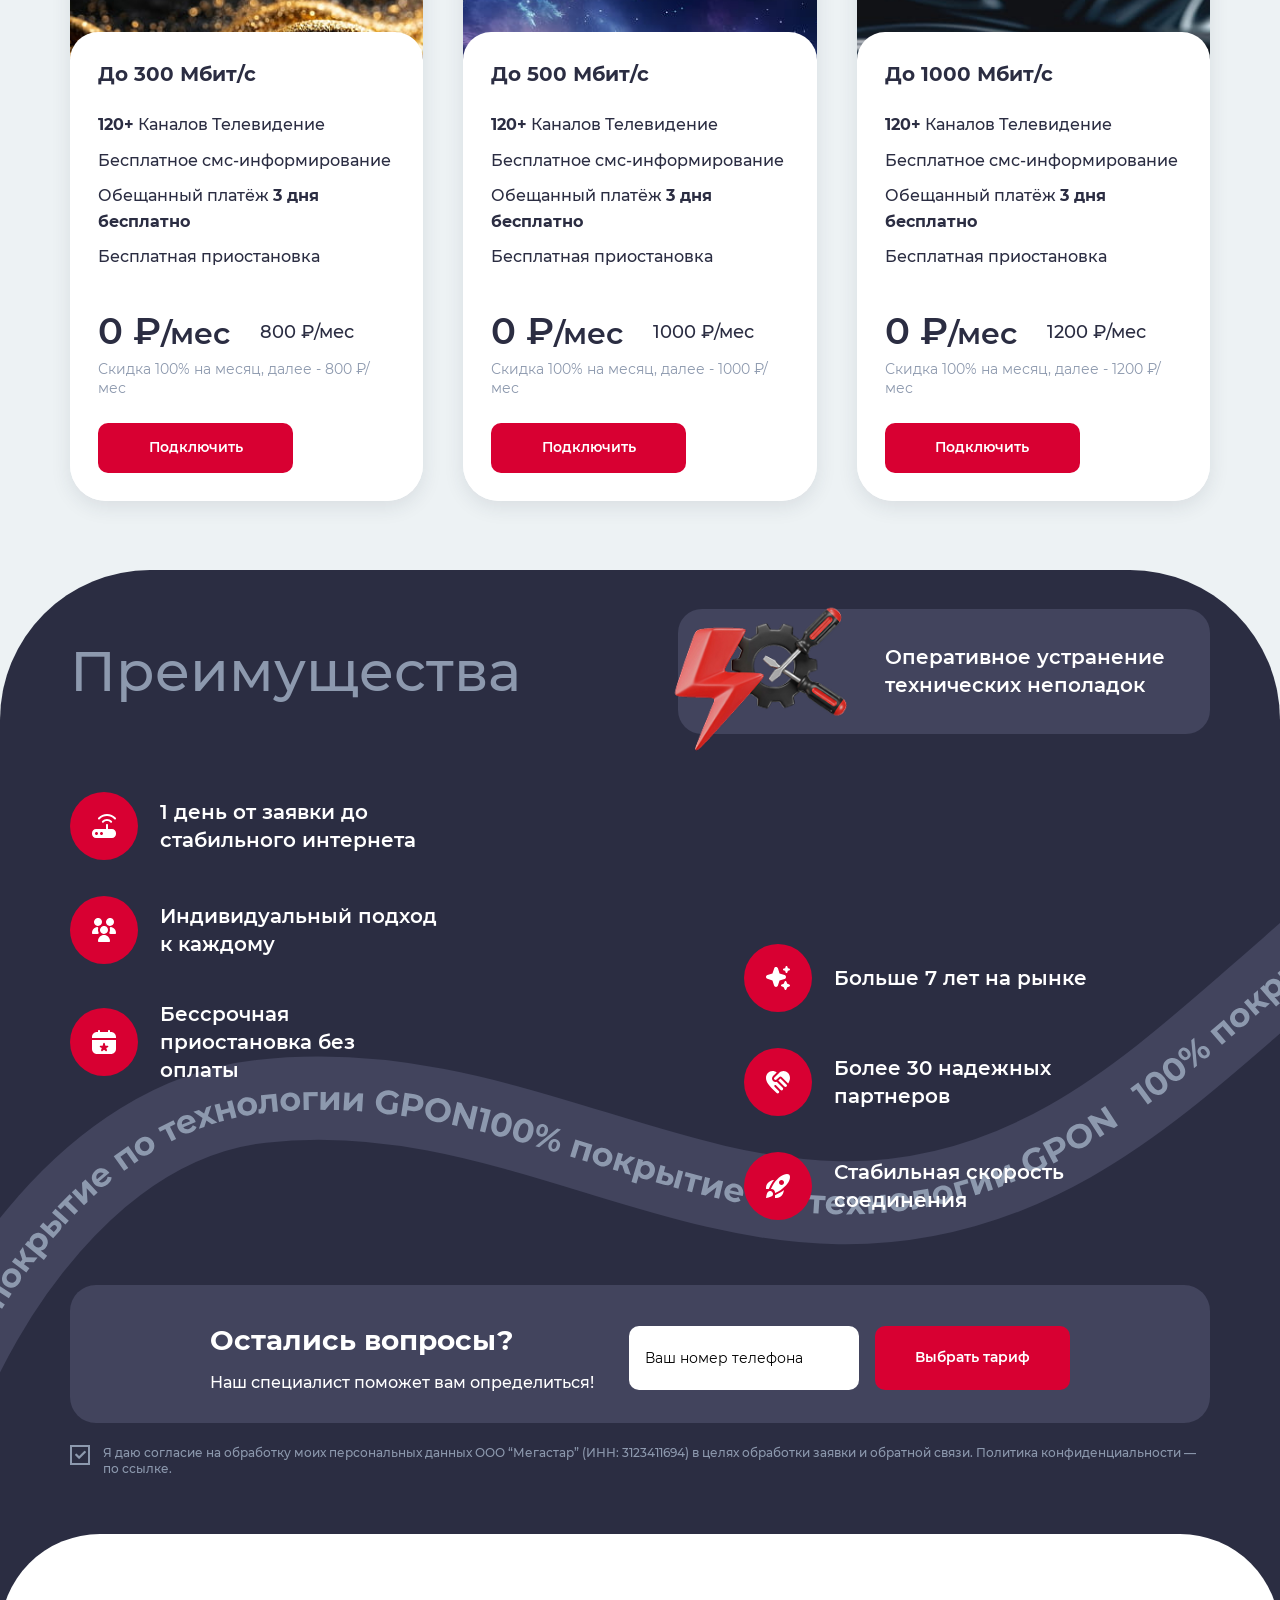
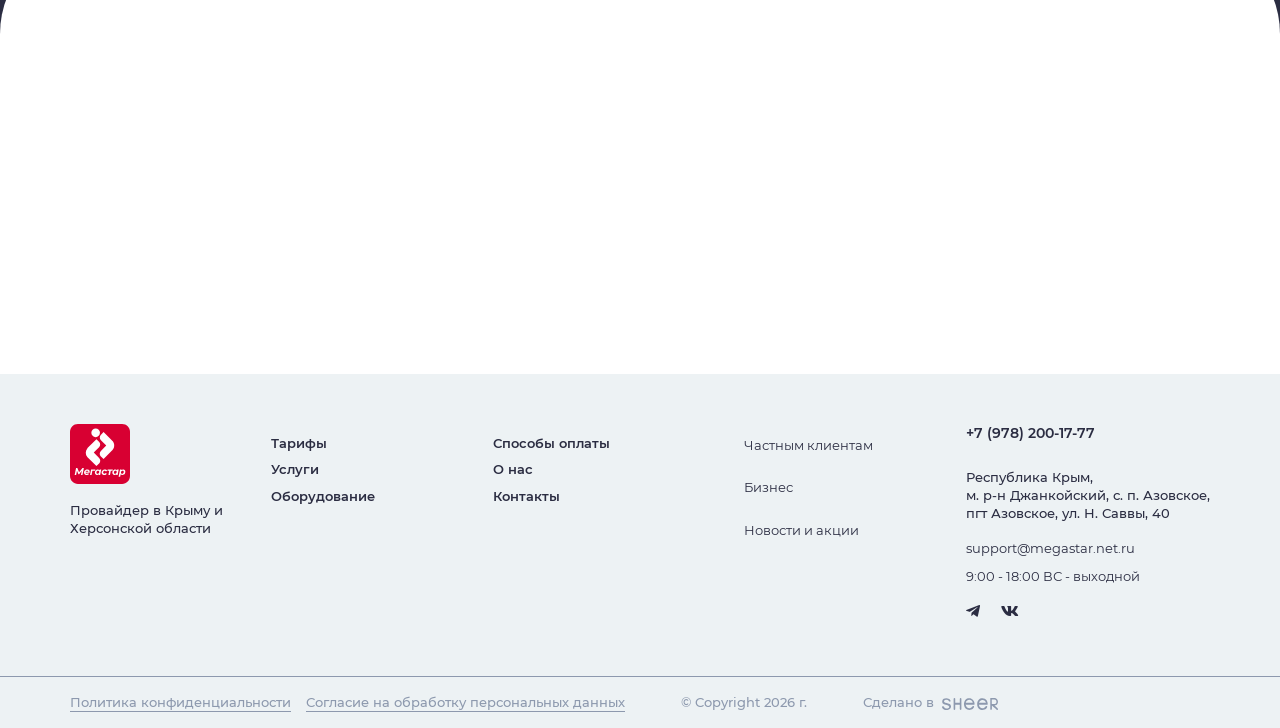
==== commit 60af2916: "Add files via upload" ====
--- a/index.html
+++ b/index.html
@@ -17,8 +17,8 @@
 	<link rel="stylesheet" href="libs/fancybox-master/dist/jquery.fancybox.min.css" />
 	<link rel="stylesheet" href="libs/slick-1.5.9/slick/slick.css" />
 	<link rel="stylesheet" href="css/fonts.css" />
-	<link rel="stylesheet" href="css/main.css?ver=1.1" />
-	<link rel="stylesheet" href="css/media.css?ver=1.1" />
+	<link rel="stylesheet" href="css/main.css?ver=1.3" />
+	<link rel="stylesheet" href="css/media.css?ver=1.3" />
 </head>
 <body>
 
@@ -633,7 +633,7 @@
 	<script src="libs/fancybox-master/dist/jquery.fancybox.min.js"></script>
 	<script src="libs/slick-1.5.9/slick/slick.min.js"></script>
 	<script src="libs/mask/jquery.maskedinput.js"></script>
-	<script src="js/common.js?ver=1.1"></script>
+	<script src="js/common.js?ver=1.3"></script>
 	<!-- Yandex.Metrika counter --><!-- /Yandex.Metrika counter -->
 	<!-- Google Analytics counter --><!-- /Google Analytics counter -->
 </body>
--- a/css/main.css
+++ b/css/main.css
@@ -340,7 +340,7 @@
 .item-tariff {
 	border-radius: 36px;
 	min-height: 100%;
-	box-shadow: 0 6px 30px 0 rgba(43, 45, 66, 0.1);
+	box-shadow: 0 6px 20px 0 rgba(43, 45, 66, 0.1);
 	background: #fff;
 	overflow: hidden;
 	display: flex;
@@ -409,6 +409,7 @@
 	padding-top: 64px;
 	gap: 50px;
 	width: 100%;
+	margin-top: auto;
 	display: flex;
 	align-items: center;
 }
@@ -451,8 +452,19 @@
 	background-color: #2b2d42;
 	background-image: url(../img/text_avd.svg);
 	background-repeat: no-repeat;
-	background-position: center top -30px;
-	color: #fff;
+	background-position: 6% -30px;
+
+	color: #fff;
+
+	animation: moveBackground 20s linear infinite alternate;
+}
+@keyframes moveBackground {
+	0% {
+		background-position: 6% -30px;
+	}
+	100% {
+		background-position: 97% -30px;
+	}
 }
 .advantages__head {
 	margin-bottom: 58px;
@@ -904,4 +916,898 @@
 }
 .item-question.active .item-question__head i::before {
 	content: "\f068";
+}
+
+.billbord--business .billbord__main {
+	padding-top: 34px;
+	padding-bottom: 40px;
+	margin: 0;
+}
+.billbord--business .billbord__title {
+	max-width: 810px;
+	margin-bottom: 17px;
+}
+.billbord--business .billbord__descr {
+	margin-bottom: 28px;
+	max-width: 500px;
+}
+.tags {
+	gap: 6px;
+	display: flex;
+	align-items: center;
+	flex-wrap: wrap;
+}
+.tags__item {
+	padding: 16px 22px;
+	font-size: 16px;
+	line-height: 1.2;
+	border-radius: 60px;
+	color: #42445d;
+	box-shadow: 0 3px 15px 0 #e0e7ea;
+	background: #fff;
+	font-weight: 400;
+	display: block;
+}
+.billbord__main .tags {
+	margin-bottom: 34px;
+	max-width: 795px;
+}
+.item-tariff .title-small+.item-tariff__prices {
+	padding-top: 10px;
+}
+.row--main .item-tariff__head {
+	padding-top: 36px;
+}
+.tariffs .title-section {
+	margin-bottom: 65px;
+}
+
+.billbord-page {
+	padding-bottom: 100px;
+}
+.billbord-page__main {
+	padding: 47px 77px;
+	padding-bottom: 67px;
+	border-radius: 28px;
+	color: #fff;
+	background: #8d99ae;
+	position: relative;
+	z-index: 1;
+}
+.billbord-page__main .title-main {
+	margin-bottom: 22px;
+	line-height: 120%;
+}
+.billbord-page__main .title-main span {
+	display: block;
+	line-height: 140%;
+	text-transform: uppercase;
+}
+.billbord-page__main .title-small {
+	max-width: 558px;
+	margin-bottom: 89px;
+	font-weight: 500;
+}
+.billbord-page__image {
+	height: 100%;
+	top: 0;
+	right: 0;
+	position: absolute;
+	z-index: -1;
+}
+.billbord-page__image img {
+	max-width: 100%;
+	max-height: 100%;
+}
+.billbord-page__main .btn-main {
+	height: 70px;
+	width: 307px;
+	max-width: 100%;
+}
+.why-us {
+	padding-top: 108px;
+	border-radius: 150px 150px 0 0;
+	background: #2b2d42;
+	color: #fff;
+}
+.why-us .title-main {
+	color: #8d99ae;
+}
+.why-us__image {
+	margin-top: -60px;
+	margin-bottom: -60px;
+	display: flex;
+	align-items: center;
+	justify-content: center;
+}
+.why-us__image img {
+	width: 960px;
+}
+.item-box {
+	padding: 36px;
+	min-height: 322px;
+	font-size: 18px;
+	border-radius: 24px;
+	line-height: 160%;
+	font-weight: 400;
+	height: 100%;
+	background: #42445d;
+}
+.item-box__head {
+	gap: 27px;
+	margin-bottom: 27px;
+	display: flex;
+	align-items: center;
+}
+.why-us .row--main {
+	padding-top: 16px;
+}
+
+.page-services {
+	padding-top: 36px;
+	padding-bottom: 94px;
+	margin-top: 44px;
+	border-radius: 100px 100px 0 0;
+	background: #edf2f4;
+}
+.line-service {
+	font-size: 18px;
+	gap: 27px;
+	margin-bottom: 8px;
+	padding: 16px 24px;
+	border-radius: 12px;
+	line-height: 160%;
+	display: flex;
+	align-items: center;
+	justify-content: space-between;
+	background: #fff;
+}
+.line-service__value {
+	font-weight: 700;
+}
+.page-services .title-section {
+	margin-bottom: 40px;
+}
+.services-about {
+	padding: 49px;
+	border-radius: 28px;
+	background: #2b2d42;
+	min-height: 100%;
+	color: #fff;
+}
+.services-about__head {
+	margin-bottom: 40px;
+	padding-right: 30px;
+	gap: 14px;
+	display: flex;
+	align-items: flex-start;
+}
+.services-about__title {
+	font-size: 32px;
+	line-height: 140%;
+	font-weight: 600;
+}
+.services-about__image {
+	width: 141px;
+	margin-left: -19px;
+	flex: none;
+}
+.services-about__image img {
+	max-width: 100%;
+	height: auto;
+}
+.services-about ul {
+	padding-left: 20px;
+}
+.services-about ul li {
+	margin-bottom: 23px;
+	list-style-type: disc;
+}
+.services-about ul li:last-child {
+	margin-bottom: 0;
+}
+.services-about ul li::marker {
+	font-size: 70%;
+}
+.providers {
+	padding-top: 70px;
+	padding-bottom: 100px;
+}
+.item-provider {
+	min-height: 100%;
+	display: flex;
+	flex-direction: column;
+	align-items: flex-start;
+}
+.item-provider__head {
+	height: 268px;
+	padding: 36px 33px;
+	margin-bottom: -65px;
+	border-radius: 24px;
+	width: 100%;
+	position: relative;
+}
+.item-provider__title {
+	font-size: 36px;
+	line-height: 140%;
+	color: #fff;
+	font-weight: 800;
+}
+.item-provider__image {
+	margin-bottom: -65px;
+	border-radius: 24px;
+	z-index: -1;
+	position: absolute;
+	top: 0;
+	left: 0;
+	width: 100%;
+	height: 100%;
+}
+.item-provider__image img {
+	width: 100%;
+	height: 100%;
+	object-fit: cover;
+	border-radius: 24px;
+}
+.item-provider__content {
+	padding: 24px;
+	border-radius: 28px;
+	background: #edf2f4;
+	width: 100%;
+	flex: 1;
+	display: flex;
+	flex-direction: column;
+	align-items: flex-start;
+}
+.item-provider__content ul li {
+	margin-bottom: 20px;
+	list-style-type: disc;
+}
+.item-provider__content ul {
+	padding-left: 20px;
+}
+.item-provider__content ul li::marker {
+	font-size: 70%;
+}
+.item-provider__info {
+	padding: 16px 20px;
+	border-radius: 16px;
+	background: #fff;
+	width: 100%;
+	margin-top: auto;
+}
+.item-provider__info a {
+	color: #d80032;
+	text-decoration: underline;
+	font-weight: 600;
+}
+
+.equipment {
+	padding-top: 38px;
+	padding-bottom: 247px;
+	margin-top: 42px;
+	border-radius: 100px 100px 0 0;
+	background: #edf2f4;
+}
+.item-catalog {
+	padding: 20px;
+	border-radius: 28px;
+	display: flex;
+	flex-direction: column;
+	align-items: flex-start;
+	min-height: 100%;
+	background: #fff;
+}
+.item-catalog__image {
+	height: 310px;
+	margin-bottom: 36px;
+	width: 100%;
+	display: flex;
+	align-items: center;
+	justify-content: center;
+}
+.item-catalog__image img {
+	max-width: 100%;
+	max-height: 100%;
+}
+.item-catalog .title-small {
+	margin-bottom: 20px;
+	display: block;
+	color: #2b2d42;
+	width: 100%;
+}
+.item-catalog__prices {
+	width: 100%;
+	margin-top: auto;
+	display: flex;
+	align-items: center;
+	justify-content: space-between;
+}
+.price-old,
+.item-catalog .price-main {
+	font-size: 30px;
+	line-height: 140%;
+	font-weight: 600;
+}
+.price-old {
+	font-weight: 500;
+}
+.item-catalog__buttons {
+	padding-top: 36px;
+	gap: 20px;
+	width: 100%;
+	display: flex;
+	align-items: center;
+	justify-content: space-between;
+}
+.item-catalog__buttons .btn-main {
+	flex: 1;
+}
+.equipment .title-section:not(:first-child) {
+	margin-top: 60px;
+}
+.btn-main.btn-main--page {
+	background: #2b2d42;
+}
+.equipment+.billbord-page {
+	margin-top: -130px;
+}
+.billbord-page--router .billbord-page__image {
+	top: -30px;
+	right: -80px;
+}
+.billbord-page--router .billbord-page__image img {
+	width: 898px;
+	max-width: initial;
+	max-height: initial;
+}
+.billbord-page--router .billbord-page__main .title-main {
+	max-width: 760px;
+	margin-bottom: 12px;
+}
+
+.sales {
+	padding-top: 32px;
+	padding-bottom: 100px;
+}
+.sales__main {
+	padding-top: 38px;
+	padding-bottom: 100px;
+	border-radius: 100px 100px 0 0;
+	background: #edf2f4;
+}
+.item-sale {
+	display: block;
+}
+.item-sale__image {
+	height: 357px;
+	margin-bottom: 17px;
+	border-radius: 24px;
+	background-color: #2b2d42;
+	overflow: hidden;
+	display: flex;
+	align-items: center;
+	justify-content: center;
+	background-image: url(../img/bg_sale.svg);
+	background-repeat: no-repeat;
+	background-position: center bottom;
+}
+.item-sale__image img {
+	max-width: 100%;
+	max-height: 100%;
+	transition: all 1s;
+}
+.item-sale .title-small {
+	display: block;
+	color: #2b2d42;
+}
+.slick-arrow {
+	width: 42px;
+	height: 42px;
+	font-size: 14px;
+	border-radius: 50%;
+	color: #4D4842;
+	background: #EDF2F4;
+	border: 1px solid #2B2D42;
+	top: 50%;
+	position: absolute;
+	transition: all 0.3s;
+	cursor: pointer;
+	-webkit-transform: translate(0, -50%);
+	-ms-transform: translate(0, -50%);
+	transform: translate(0, -50%);
+	z-index: 2;
+	display: flex;
+	align-items: center;
+	justify-content: center;
+}
+.slick-prev {
+	left: -50px;
+}
+.slick-next {
+	right: -50px;
+}
+.item-news {
+	padding: 24px;
+	border-radius: 28px;
+	background: #fff;
+	display: flex;
+	flex-direction: column;
+	align-items: flex-start;
+	min-height: 100%;
+	transition: all 0.3s;
+}
+.item-news__date {
+	font-size: 18px;
+	margin-bottom: 28px;
+	line-height: 140%;
+	color: #57719b;
+	width: 100%;
+}
+.item-news__title {
+	font-size: 32px;
+	margin-bottom: 24px;
+	line-height: 140%;
+	color: #2b2d42;
+	font-weight: 600;
+	display: block;
+	width: 100%;
+}
+.item-news__text {
+	margin-bottom: 20px;
+	display: block;
+	width: 100%;
+	display: -webkit-box;
+	-webkit-line-clamp: 4;
+	line-clamp: 4;
+	-webkit-box-orient: vertical;
+	overflow: hidden;
+}
+.item-news__bottom {
+	padding-top: 28px;
+	border-top: 1px solid #8d99ae;
+	margin-top: auto;
+	width: 100%;
+}
+.item-news__link {
+	color: #d80032;
+	font-weight: 600;
+	text-decoration: underline;
+}
+.sales__main .title-section {
+	margin-bottom: 40px;
+}
+.sales__main .slider-three {
+	margin-bottom: 60px;
+}
+.slider-three:not(.slick-initialized)>*:not(:first-child),
+.slider-three:not(.slick-initialized)>*:not(:first-child) {
+	display: none;
+}
+.slider-four .slick-track,
+.slider-three .slick-track {
+	display: flex !important;
+}
+.slider-four .slick-slide,
+.slider-three .slick-slide {
+	height: inherit !important;
+}
+.slick-dots {
+	gap: 7px;
+	bottom: 0;
+	left: 0;
+	width: 100%;
+	display: flex;
+	align-items: center;
+	justify-content: center;
+	position: absolute;
+}
+.slick-dots li {
+	width: 8px;
+	height: 8px;
+	margin: 0;
+	transition: all 0.3s;
+}
+.slick-dots li button {
+	width: 8px;
+	height: 8px;
+	background: #2b2d42;
+	border-radius: 50%;
+	padding: 0;
+	border: none;
+	transition: all 0.3s;
+	opacity: 1;
+	display: block;
+	font-size: 0;
+	color: transparent;
+}
+.slick-dots li.slick-active button {
+	background: #d80032;
+}
+.slick-dots li button::before {
+	display: none;
+}
+
+.page-about {
+	padding-top: 27px;
+	padding-bottom: 90px;
+}
+.about-main {
+	border-radius: 24px;
+	overflow: hidden;
+	background: #ecf0f1;
+}
+.about-main .title-main {
+	margin-bottom: 39px;
+	font-weight: 600;
+}
+.about-main__image img {
+	width: 924px;
+	height: auto;
+}
+.about-main__content {
+	padding-right: 50px;
+	padding-top: 67px;
+	padding-left: 20px;
+}
+.about-main__content p {
+	margin-bottom: 15px;
+}
+.about-services {
+	padding-top: 41px;
+	padding-bottom: 272px;
+	margin-bottom: -110px;
+	border-radius: 150px 150px 0 0;
+	background: #2b2d42;
+	color: #fff;
+}
+.about-services .title-main {
+	color: #8d99ae;
+	text-align: center;
+}
+.about-services__content {
+	width: 555px;
+	margin: 0 auto;
+	position: relative;
+}
+.about-services__image img {
+	width: 100%;
+	height: auto;
+}
+.about-services__item {
+	width: 501px;
+	gap: 32px;
+	padding: 24px;
+	border-radius: 24px;
+	background: #42445d;
+	display: flex;
+	align-items: center;
+	position: absolute;
+}
+.about-services__item--1 {
+	top: 97px;
+	left: -388px;
+}
+.about-services__item--2 {
+	top: 97px;
+	right: -436px;
+}
+.about-services__item--3 {
+	top: 338px;
+	margin-right: 28px;
+	right: 100%;
+}
+.about-services__item--4 {
+	top: 338px;
+	margin-left: 75px;
+	left: 100%;
+}
+.about-services__item--5 {
+	left: 51px;
+	bottom: -91px;
+}
+.about-cooperation {
+	padding-top: 50px;
+	padding-bottom: 140px;
+	border-radius: 100px 100px 0 0;
+	background: #fff;
+	position: relative;
+	z-index: 1;
+}
+.about-cooperation .title-section {
+	margin-bottom: 45px;
+	text-align: center;
+}
+.item-cooperation {
+	padding: 36px 33px;
+	height: 348px;
+	color: #fff;
+	display: flex;
+	flex-direction: column;
+	align-items: flex-start;
+	position: relative;
+	z-index: 1;
+}
+.unit-payment__image,
+.item-cooperation__image {
+	border-radius: 24px;
+	top: 0;
+	left: 0;
+	width: 100%;
+	height: 100%;
+	z-index: -1;
+	position: absolute;
+}
+.unit-payment__image img,
+.item-cooperation__image img {
+	width: 100%;
+	height: 100%;
+	object-fit: cover;
+	border-radius: 24px;
+}
+.unit-payment__title,
+.item-cooperation__title {
+	font-size: 36px;
+	line-height: 140%;
+	text-transform: uppercase;
+	font-weight: 800;
+}
+.item-cooperation .tags {
+	margin-top: auto;
+}
+.item-cooperation .tags__item {
+	padding: 18px 28px;
+	font-size: inherit;
+	box-shadow: none;
+}
+
+.page-payment {
+	padding-top: 38px;
+	margin-top: 42px;
+	padding-bottom: 76px;
+	margin-bottom: 90px;
+	border-radius: 100px 100px 0 0;
+	background: #edf2f4;
+}
+.item-payment {
+	padding: 20px;
+	border-radius: 28px;
+	line-height: 140%;
+	font-weight: 400;
+	background: #fff;
+	display: flex;
+	flex-direction: column;
+	align-items: flex-start;
+	min-height: 100%;
+}
+.item-payment__image {
+	height: 310px;
+	margin-bottom: 24px;
+	border-radius: 16px;
+	overflow: hidden;
+	width: 100%;
+	display: flex;
+	align-items: center;
+	justify-content: center;
+}
+.item-payment__image img {
+	max-width: 100%;
+	max-height: 100%;
+}
+.item-payment .title-section {
+	margin-bottom: 10px;
+}
+.item-payment p {
+	margin-bottom: 24px;
+}
+.item-payment .btn-main {
+	padding: 0 47px;
+	margin-top: auto;
+}
+.unit-payment {
+	height: 348px;
+	padding: 36px 33px;
+	position: relative;
+	z-index: 1;
+	display: block;
+	color: #fff;
+}
+.page-payment .row--main+.title-section {
+	padding-top: 70px;
+}
+.page-payment .title-section {
+	margin-bottom: 37px;
+}
+
+.page-tv {
+	padding-top: 27px;
+	padding-bottom: 90px;
+}
+.billbord-tv {
+	padding-top: 14px;
+	padding-bottom: 36px;
+	border-radius: 24px;
+	background: #edf2f4;
+}
+.billbord-tv .title-small {
+	margin-bottom: 37px;
+	font-weight: 500;
+}
+.billbord-tv__title {
+	font-size: 50px;
+	margin-bottom: 79px;
+	line-height: 140%;
+	font-weight: 700;
+}
+.billbord-tv__buttons {
+	gap: 24px;
+	display: flex;
+	align-items: center;
+}
+.billbord-tv__buttons .btn-main {
+	height: 70px;
+	padding: 0 28px;
+}
+.billbord-tv__image {
+	display: flex;
+	align-items: center;
+	justify-content: flex-end;
+}
+.billbord-tv__image img {
+	width: 1148px;
+}
+.billbord-tv__content {
+	padding-left: 76px;
+	padding-top: 58px;
+	padding-right: 20px;
+}
+.tv-subscription,
+.tv-archive {
+	padding: 62px 0;
+	border-radius: 150px 150px 0 0;
+	background: #2b2d42;
+	color: #fff;
+}
+.tv-subscription .title-section,
+.tv-archive .title-section {
+	margin-bottom: 50px;
+	color: #8d99ae;
+	text-align: center;
+}
+.tv-archive__item {
+	position: relative;
+}
+.tv-archive__image img {
+	width: 100%;
+	height: auto;
+}
+.tv-archive--1 {
+	width: 1005px;
+	margin: 0 auto;
+}
+.tv-archive--2 {
+	width: 647px;
+	margin-top: -170px;
+	margin-left: auto;
+}
+.tv-archive--2 .tv-archive__advantage {
+	top: 262px;
+	left: -237px;
+	width: 358px;
+}
+.tv-archive__advantage {
+	top: 29px;
+	left: -188px;
+	padding: 24px;
+	gap: 32px;
+	width: 338px;
+	border-radius: 24px;
+	background: #42445d;
+	position: absolute;
+	display: flex;
+	align-items: center;
+}
+.tv-archive__advantage .title-small {
+	font-weight: 500;
+}
+.tv-devices {
+	padding: 90px 0;
+}
+.tv-devices .title-section {
+	margin-bottom: 50px;
+}
+.row-devices {
+	gap: 9px;
+	display: grid;
+	grid-template-columns: repeat(7, 1fr);
+}
+.item-device {
+	padding: 36px;
+	font-size: 18px;
+	border-radius: 24px;
+	line-height: 160%;
+	background: #42445d;
+	text-align: center;
+	color: #fff;
+}
+.item-device__image {
+	height: 116px;
+	margin-bottom: 66px;
+	border-bottom: 1px solid #8d99ae;
+	width: 100%;
+	display: flex;
+	align-items: center;
+	justify-content: center;
+}
+.item-device__image img {
+	max-width: 100%;
+	max-height: 100%;
+}
+.item-device .title-small {
+	margin-bottom: 8px;
+	font-weight: 700;
+}
+.tariffs.tariffs--main {
+	margin: 0;
+}
+.tariffs--main .item-tariff__prices {
+	padding-top: 36px;
+}
+.tariffs--main .item-tariff__head {
+	height: 227px;
+	margin-bottom: -40px;
+}
+.slider-four .slick-slide,
+.slider-three .slick-slide {
+	padding: 30px 12px;
+}
+.slider-four .slick-list,
+.slider-three .slick-list {
+	margin: -30px -12px;
+}
+.item-subscription {
+	height: 632px;
+	padding: 36px;
+	border-radius: 28px;
+	display: flex;
+	flex-direction: column;
+	align-items: flex-start;
+	justify-content: flex-end;
+	position: relative;
+	z-index: 1;
+}
+.item-subscription__image {
+	border-radius: 28px;
+	position: absolute;
+	width: 100%;
+	height: 100%;
+	display: block;
+	top: 0;
+	left: 0;
+	overflow: hidden;
+	z-index: -1;
+}
+.item-subscription__image img {
+	width: 100%;
+	height: 100%;
+	object-fit: cover;
+	border-radius: 28px;
+	transition: all 1s;
+}
+.item-subscription__title {
+	font-size: 36px;
+	margin-bottom: 16px;
+	line-height: 140%;
+	color: #fff;
+	font-weight: 800;
+	display: block;
+}
+.item-subscription .price-main {
+	margin: 28px 0;
+}
+.item-subscription .btn-main {
+	min-width: 216px;
+}
+.item-subscription__text {
+	min-height: 64px;
 }
--- a/css/media.css
+++ b/css/media.css
@@ -80,6 +80,14 @@
     }
     .row.row--main>div {
         margin-bottom: 16px;
+    }
+    .slider-four .slick-slide,
+    .slider-three .slick-slide {
+        padding: 30px 8px;
+    }
+    .slider-four .slick-list,
+    .slider-three .slick-list {
+        margin: -30px -8px;
     }
     .row.row--main {
         margin-bottom: -16px;
@@ -168,7 +176,6 @@
     }
     .advantages {
         background-size: 2900px auto;
-        background-position: center top -4px;
     }
     .bottom-page {
         height: 580px;
@@ -291,7 +298,361 @@
     .questions {
         padding-bottom: 100px;
     }
+    .billbord--business .billbord__title {
+        max-width: 612px;
+        margin-bottom: 13px;
+    }
+    .billbord--business .billbord__descr {
+        margin-bottom: 18px;
+    }
+    .tags__item {
+        padding: 11px 14px;
+        font-size: 14px;
+    }
+    .billbord__main .tags {
+        margin-bottom: 22px;
+        max-width: 741px;
+    }
+    .tariffs .title-section {
+        margin-bottom: 42px;
+    }
+    .row--main .item-tariff__head {
+        padding-top: 27px;
+    }
+    .billbord-page__main {
+        padding: 35px 51px;
+        padding-bottom: 40px;
+    }
+    .billbord-page__main .title-small {
+        max-width: 467px;
+        margin-bottom: 44px;
+    }
+    .billbord-page__main .btn-main {
+        height: 62px;
+        width: 280px;
+    }
+    .billbord-page {
+        padding-bottom: 80px;
+    }
+    .why-us {
+        padding-top: 94px;
+        border-radius: 130px 130px 0 0;
+    }
+    .why-us__image img {
+        width: 676px;
+    }
+    .item-box {
+        padding: 28px;
+        min-height: 275px;
+        font-size: 15px;
+    }
+    .item-box__head {
+        gap: 17px;
+        margin-bottom: 17px;
+    }
+    .why-us__image {
+        margin-top: -38px;
+        margin-bottom: -42px;
+    }
+    .line-service {
+        font-size: 16px;
+        gap: 21px;
+        margin-bottom: 8px;
+        padding: 14px 19px;
+    }
+    .services-about {
+        padding: 30px;
+    }
+    .services-about__title {
+        font-size: 23px;
+    }
+    .services-about__image {
+        width: 123px;
+        margin-left: -10px;
+    }
+    .services-about__head {
+        margin-bottom: 26px;
+        padding-right: 0;
+        gap: 8px;
+    }
+    .services-about ul li {
+        margin-bottom: 16px;
+    }
+    .item-provider__title {
+        font-size: 25px;
+    }
+    .item-provider__head {
+        height: 210px;
+        padding: 26px 26px;
+        margin-bottom: -55px;
+    }
+    .item-provider__content {
+        padding: 20px;
+    }
+    .providers {
+        padding-top: 63px;
+        padding-bottom: 83px;
+    }
+    .item-catalog {
+        padding: 15px;
+    }
+    .item-catalog__image {
+        height: 225px;
+        margin-bottom: 22px;
+    }
+    .price-old, .item-catalog .price-main {
+        font-size: 24px;
+    }
+    .item-catalog .title-small {
+        margin-bottom: 15px;
+    }
+    .item-catalog__buttons {
+        padding-top: 17px;
+        gap: 13px;
+    }
+    .equipment .title-section:not(:first-child) {
+        margin-top: 42px;
+    }
+    .billbord-page--router .billbord-page__image img {
+        width: 664px;
+    }
+    .billbord-page--router .billbord-page__main .title-main {
+        max-width: 670px;
+        margin-bottom: 3px;
+    }
+    .billbord-page .title-section {
+        font-size: 37px;
+    }
+    .billbord-page--router .billbord-page__image {
+        top: 0;
+        right: -80px;
+    }
+    .equipment {
+        padding-bottom: 200px;
+    }
+    .sales__main .title-section {
+        margin-bottom: 27px;
+    }
+    .sales__main .slider-three {
+        margin-bottom: 40px;
+    }
+    .item-sale__image {
+        height: 243px;
+        margin-bottom: 15px;
+    }
+    .item-news {
+        padding: 18px;
+        border-radius: 22px;
+    }
+    .item-news__date {
+        font-size: 15px;
+        margin-bottom: 18px;
+    }
+    .item-news__title {
+        font-size: 25px;
+        margin-bottom: 15px;
+    }
+    .item-news__bottom {
+        padding-top: 22px;
+    }
+    .sales__main {
+        padding-top: 38px;
+        padding-bottom: 70px;
+        border-radius: 80px 80px 0 0;
+    }
+    .sales {
+        padding-bottom: 70px;
+    }
+    .slick-arrow {
+        width: 38px;
+        height: 38px;
+        font-size: 13px;
+    }
+    .about-main__image img {
+        width: 626px;
+    }
+    .about-main .title-main {
+        font-size: 36px;
+        margin-bottom: 20px;
+    }
+    .about-main__content {
+        padding-right: 10px;
+        padding-top: 29px;
+        padding-left: 10px;
+    }
+    .page-about {
+        padding-bottom: 70px;
+    }
+    .about-services {
+        padding-top: 41px;
+        padding-bottom: 240px;
+        margin-bottom: -110px;
+        border-radius: 130px 130px 0 0;
+    }
+    .about-services__content {
+        width: 440px;
+    }
+    .about-services__item {
+        width: 400px;
+        gap: 18px;
+        padding: 14px;
+    }
+    .about-services__item--1 {
+        top: 50px;
+        left: -319px;
+    }
+    .about-services__item--2 {
+        top: 50px;
+        right: -370px;
+    }
+    .about-services__item--3 {
+        top: 217px;
+        margin-right: 0px;
+    }
+    .about-services__item--4 {
+        top: 217px;
+        margin-left: 0;
+    }
+    .about-services__item--5 {
+        left: 33px;
+        bottom: -59px;
+    }
+    .about-cooperation {
+        padding-top: 45px;
+        padding-bottom: 100px;
+        border-radius: 70px 70px 0 0;
+    }
+    .about-cooperation .title-section {
+        margin-bottom: 35px;
+    }
+    .item-cooperation {
+        padding: 24px 24px;
+        height: 305px;
+    }
+    .item-cooperation .tags__item {
+        padding: 12px 16px;
+        font-size: 15px;
+    }
+    .unit-payment__title,
+    .item-cooperation__title {
+        font-size: 30px;
+    }
+    .page-payment {
+        padding-top: 36px;
+        margin-top: 40px;
+        padding-bottom: 70px;
+        margin-bottom: 70px;
+        border-radius: 70px 70px 0 0;
+    }
+    .item-payment__image {
+        height: 215px;
+        margin-bottom: 14px;
+    }
+    .item-payment p {
+        margin-bottom: 18px;
+    }
+    .item-payment .btn-main {
+        padding: 0 34px;
+    }
+    .unit-payment {
+        padding: 24px;
+        height: 287px;
+    }
+    .billbord-tv__image img {
+        width: 815px;
+    }
+    .billbord-tv__content {
+        padding-left: 35px;
+        padding-top: 35px;
+        padding-right: 15px;
+    }
+    .billbord-tv .title-small {
+        font-size: 18px;
+        margin-bottom: 15px;
+    }
+    .billbord-tv__title {
+        font-size: 35px;
+        margin-bottom: 30px;
+    }
+    .billbord-tv__buttons .btn-main {
+        height: 62px;
+        padding: 0px 24px;
+    }
+    .billbord-tv__buttons {
+        gap: 15px;
+    }
+    .billbord-tv__image img {
+        width: 755px;
+    }
+    .billbord-tv .tags__item {
+        padding: 10px 9px;
+        font-size: 12px;
+    }
+    .page-tv {
+        padding-top: 25px;
+        padding-bottom: 70px;
+    }
+    .tv-subscription, .tv-archive {
+        padding: 50px 0;
+        border-radius: 130px 130px 0 0;
+    }
+    .tv-subscription .title-section, .tv-archive .title-section {
+        margin-bottom: 35px;
+    }
+    .tv-archive--1 {
+        width: 805px;
+    }
+    .tv-archive__advantage {
+        top: 17px;
+        left: -188px;
+        padding: 20px;
+        gap: 21px;
+        width: 300px;
+    }
+    .tv-archive--2 {
+        width: 575px;
+        margin-top: -138px;
+    }
+    .tv-archive--2 .tv-archive__advantage {
+        top: 190px;
+        left: -218px;
+        width: 320px;
+    }
+    .tv-devices .title-section {
+        margin-bottom: 34px;
+    }
+    .tv-devices {
+        padding: 65px 0;
+    }
+    .item-device {
+        padding: 20px;
+        font-size: 15px;
+    }
+    .item-device .title-small {
+        font-size: 16px;
+    }
+    .item-device__image {
+        height: 95px;
+        padding: 20px;
+        margin-bottom: 37px;
+    }
+    .tariffs--main .item-tariff__head {
+        height: 187px;
+    }
+    .item-subscription {
+        height: 555px;
+        padding: 22px;
+    }
+    .item-subscription__title {
+        font-size: 28px;
+        margin-bottom: 14px;
+    }
+
+    .item-subscription .price-main {
+        margin: 18px 0;
+    }
 }
+
 /* Large Devices, Wide Screens */
 @media only screen and (max-width : 1200px) {
     .header__bottom .logo-descr {
@@ -433,6 +794,155 @@
     .questions {
         padding-top: 52px;
         padding-bottom: 85px;
+    }
+    .billbord--business .billbord__title {
+        max-width: 454px;
+    }
+    .tags__item {
+        padding: 9px 12px;
+        font-size: 12px;
+    }
+    .billbord__main .tags {
+        margin-bottom: 19px;
+        max-width: 670px;
+    }
+    .why-us__image img {
+        width: 500px;
+    }
+    .item-box {
+        padding: 22px;
+        min-height: 242px;
+        font-size: 13px;
+    }
+    .why-us__image {
+        margin-top: 0;
+        margin-bottom: 0;
+    }
+    .services-about__title {
+        font-size: 20px;
+    }
+    .item-provider__title {
+        font-size: 19px;
+    }
+    .page-services {
+        margin-top: 25px;
+    }
+    .equipment {
+        border-radius: 60px 60px 0 0;
+        margin-top: 30px;
+    }
+    .price-old, .item-catalog .price-main {
+        font-size: 20px;
+    }
+    .item-catalog__image {
+        height: 195px;
+        margin-bottom: 15px;
+    }
+    .billbord-page .title-section {
+        font-size: 31px;
+    }
+    .billbord-page--router .billbord-page__image img {
+        width: 500px;
+    }
+    .billbord-page--router .billbord-page__image {
+        top: 34px;
+        right: -30px;
+    }
+    .item-news__title {
+        font-size: 20px;
+    }
+    .title-main {
+        font-size: 44px;
+    }
+    .about-services__content {
+        width: 335px;
+    }
+    .about-services__item {
+        width: 327px;
+        gap: 15px;
+        padding: 12px;
+    }
+    .about-services__item--1 {
+        top: 36px;
+        left: -249px;
+    }
+    .about-services__item--2 {
+        top: 36px;
+        right: -294px;
+    }
+    .about-services__item--3 {
+        top: 165px;
+        margin-right: -14px;
+    }
+    .about-services__item--4 {
+        top: 165px;
+        margin-left: -16px;
+    }
+    .about-services {
+        padding-top: 41px;
+        padding-bottom: 199px;
+        margin-bottom: -80px;
+        border-radius: 100px 100px 0 0;
+    }
+    .unit-payment__title,
+    .item-cooperation__title {
+        font-size: 24px;
+    }
+    .item-cooperation .tags__item {
+        padding: 10px 10px;
+        font-size: 13px;
+    }
+    .item-cooperation {
+        height: 280px;
+        padding: 20px;
+    }
+    .about-cooperation {
+        padding-bottom: 70px;
+    }
+    .about-main__image img {
+        width: 499px;
+    }
+    .item-payment__image {
+        height: 165px;
+    }
+    .item-payment {
+        padding: 16px;
+    }
+    .unit-payment {
+        padding: 22px;
+        height: 240px;
+    }
+    .item-subscription .btn-main {
+        min-width: 195px;
+    }
+    .row-devices {
+        grid-template-columns: repeat(5, 1fr);
+    }
+    .tv-archive--1 {
+        width: 650px;
+    }
+    .tv-archive__advantage {
+        top: 15px;
+        left: -145px;
+        padding: 12px;
+        gap: 15px;
+        width: 253px;
+    }
+    .tv-archive--2 {
+        width: 505px;
+        margin-top: -90px;
+    }
+    .tv-archive--2 .tv-archive__advantage {
+        top: 165px;
+        left: -177px;
+        width: 261px;
+    }
+    .billbord-tv__image img {
+        width: 600px;
+    }
+    .billbord-tv__title {
+        font-size: 28px;
+        margin-bottom: 17px;
     }
 }
 
@@ -511,7 +1021,15 @@
         padding-bottom: 190px;
         border-radius: 60px 60px 0 0;
         background-size: 1000px auto;
-        background-position: center top 350px;
+        background-position: 6% 350px;
+    }
+    @keyframes moveBackground {
+        0% {
+            background-position: 6% 350px;
+        }
+        100% {
+            background-position: 95% 350px;
+        }
     }
     .advantages__title {
         font-size: 32px;
@@ -843,6 +1361,260 @@
     .item-question {
         border-radius: 20px;
     }
+    .billbord--business .billbord__main {
+        padding-bottom: 0;
+    }
+    .tariffs .title-section {
+        margin-bottom: 23px;
+    }
+    .billbord-page__image {
+        position: relative;
+        height: auto;
+        margin-top: 15px;
+    }
+    .billbord-page {
+        padding-bottom: 50px;
+    }
+    .billbord-page__main {
+        padding: 25px 15px;
+        padding-bottom: 0;
+    }
+    .billbord-page__main .title-main {
+        font-size: 24px;
+    }
+    .billbord-page__main .title-small {
+        margin-bottom: 25px;
+    }
+    .billbord-page__main .btn-main {
+        height: 58px;
+        width: 100%;
+    }
+    .why-us {
+        padding-top: 48px;
+        border-radius: 60px 60px 0 0;
+    }
+    .why-us__image {
+        margin: -15px 0;
+    }
+    .why-us__image img {
+        width: 100%;
+    }
+    .item-box {
+        min-height: 100%;
+    }
+    .why-us {
+        padding-bottom: 50px;
+    }
+    .page-services {
+        padding-top: 31px;
+        padding-bottom: 60px;
+        border-radius: 60px 60px 0 0;
+    }
+    .line-service {
+        font-size: 13px;
+        gap: 10px;
+        margin-bottom: 8px;
+        padding: 10px;
+    }
+    .services-about {
+        padding: 20px 15px;
+    }
+    .services-about__title {
+        font-size: 16px;
+    }
+    .services-about__image {
+        width: 107px;
+    }
+    .services-about__head {
+        margin-bottom: 15px;
+    }
+    .services-about ul li {
+        margin-bottom: 12px;
+    }
+    .providers {
+        padding-top: 42px;
+        padding-bottom: 50px;
+    }
+    .item-provider__head {
+        height: 170px;
+        padding: 24px 22px;
+        margin-bottom: -38px;
+    }
+    .item-provider__content {
+        padding: 20px 15px;
+    }
+    .item-provider__content ul li {
+        margin-bottom: 15px;
+    }
+    .equipment {
+        padding-bottom: 150px;
+    }
+    .equipment+.billbord-page {
+        margin-top: -90px;
+    }
+    .billbord-page .title-section {
+        font-size: 20px;
+    }
+    .billbord-page--router .billbord-page__image img {
+        width: 100%;
+    }
+    .billbord-page--router .billbord-page__image {
+        top: 0;
+        left: 0;
+    }
+    .sales__main {
+        padding-top: 38px;
+        padding-bottom: 50px;
+        border-radius: 50px 50px 0 0;
+    }
+    .sales {
+        padding-bottom: 50px;
+    }
+    .slider-four,
+    .slider-three {
+        padding-bottom: 35px;
+    }
+    .item-sale__image {
+        height: 205px;
+    }
+    .about-main__image img {
+        width: 100%;
+    }
+    .about-main .title-main {
+        font-size: 30px;
+        margin-bottom: 14px;
+    }
+    .about-main__content {
+        padding: 20px 15px;
+    }
+    .page-about {
+        padding-bottom: 50px;
+    }
+    .about-services {
+        padding-top: 39px;
+        padding-bottom: 170px;
+        margin-bottom: -60px;
+        border-radius: 60px 60px 0 0;
+    }
+    .about-cooperation {
+        border-radius: 50px 50px 0 0;
+    }
+    .about-services .about-services__item {
+        position: relative;
+        top: 0;
+        left: 0;
+        right: 0;
+        bottom: 0;
+        margin: 0;
+        margin-bottom: 10px;
+    }
+    .unit-payment__title,
+    .item-cooperation__title {
+        font-size: 21px;
+    }
+    .item-cooperation .tags__item {
+        padding: 7px 10px;
+        font-size: 13px;
+    }
+    .item-cooperation {
+        height: 255px;
+    }
+    .about-cooperation {
+        padding-bottom: 55px;
+    }
+    .page-payment {
+        padding-top: 39px;
+        margin-top: 33px;
+        padding-bottom: 55px;
+        margin-bottom: 60px;
+        border-radius: 50px 50px 0 0;
+    }
+    .page-payment .title-section {
+        margin-bottom: 27px;
+    }
+    .page-payment .row--main+.title-section {
+        padding-top: 40px;
+    }
+    .billbord-tv__content {
+        padding: 0;
+    }
+    .billbord-tv__image img {
+        width: 100%;
+    }
+    .billbord-tv .tags {
+        padding: 0 15px;
+        margin-top: 15px;
+    }
+    .billbord-tv__content {
+        padding: 20px 15px;
+    }
+    .billbord-tv {
+        padding: 0;
+        padding-bottom: 25px;
+    }
+    .billbord-tv__buttons {
+        display: block;
+    }
+    .billbord-tv__buttons .btn-main {
+        margin-bottom: 15px;
+        width: 100%;
+    }
+    .page-tv {
+        padding-bottom: 50px;
+    }
+    .tv-subscription, .tv-archive {
+        padding: 40px 0;
+        border-radius: 60px 60px 0 0;
+    }
+    .tv-subscription .title-section, .tv-archive .title-section {
+        margin-bottom: 23px;
+    }
+    .tv-archive--1 {
+        width: 100%;
+    }
+    .tv-archive--2 {
+        width: 100%;
+        margin-top: 0;
+    }
+    .tv-archive__advantage {
+        top: 0;
+        left: 0;
+        position: relative;
+        width: 100%;
+        margin-top: 15px;
+    }
+    .tv-archive--2 .tv-archive__advantage {
+        top: 0;
+        left: 0;
+        width: 100%;
+    }
+    .tv-devices {
+        padding: 50px 0;
+    }
+    .tv-devices .title-section {
+        margin-bottom: 25px;
+    }
+    .row-devices {
+        grid-template-columns: repeat(2, 1fr);
+    }
+    .item-device__image {
+        height: 92px;
+        padding: 17px;
+        margin-bottom: 24px;
+    }
+    .item-device {
+        padding: 18px;
+        font-size: 14px;
+    }
+    .tariffs--main .item-tariff__head {
+        height: 163px;
+    }
+    .item-subscription__text {
+        min-height: 55px;
+    }
+    .tv-subscription .slick-dots li:not(.slick-active) button {
+        background: #fff;
+    }
 }
 
 /* Small Devices, Tablets */
@@ -906,6 +1678,32 @@
     .item-tariff:hover .item-tariff__image img {
         transform: scale(1.1);
     }
+    .item-provider__info a:hover {
+        text-decoration: none;
+    }
+    .btn-main.btn-main--page:hover {
+        background: #000;
+    }
+    .slick-arrow:hover {
+        background: #fbfbfb;
+        border-color: #fbfbfb;
+        color: #8D99AE;
+    }
+    .item-sale:hover .item-sale__image img {
+        transform: scale(1.05);
+    }
+    .item-news__link:hover {
+        text-decoration: none;
+    }
+    .item-news:hover {
+        box-shadow: 0 5px 15px #dbe0e2;
+    }
+    a.item-news__title:hover {
+        color: #d80032;
+    }
+    .item-subscription:hover .item-subscription__image img {
+        transform: scale(1.05);
+    }
 }
 
 /*mobile hovers*/
@@ -930,4 +1728,30 @@
     .item-tariff:active .item-tariff__image img {
         transform: scale(1.1);
     }
+    .item-provider__info:active {
+        text-decoration: none;
+    }
+    .btn-main.btn-main--page:active {
+        background: #000;
+    }
+    .slick-arrow:active {
+        background: #fbfbfb;
+        border-color: #fbfbfb;
+        color: #8D99AE;
+    }
+    .item-sale:active .item-sale__image img {
+        transform: scale(1.05);
+    }
+    .item-news__link:active {
+        text-decoration: none;
+    }
+    .item-news:active {
+        box-shadow: 0 5px 15px #dbe0e2;
+    }
+    a.item-news__title:active {
+        color: #d80032;
+    }
+    .item-subscription:active .item-subscription__image img {
+        transform: scale(1.05);
+    }
 }
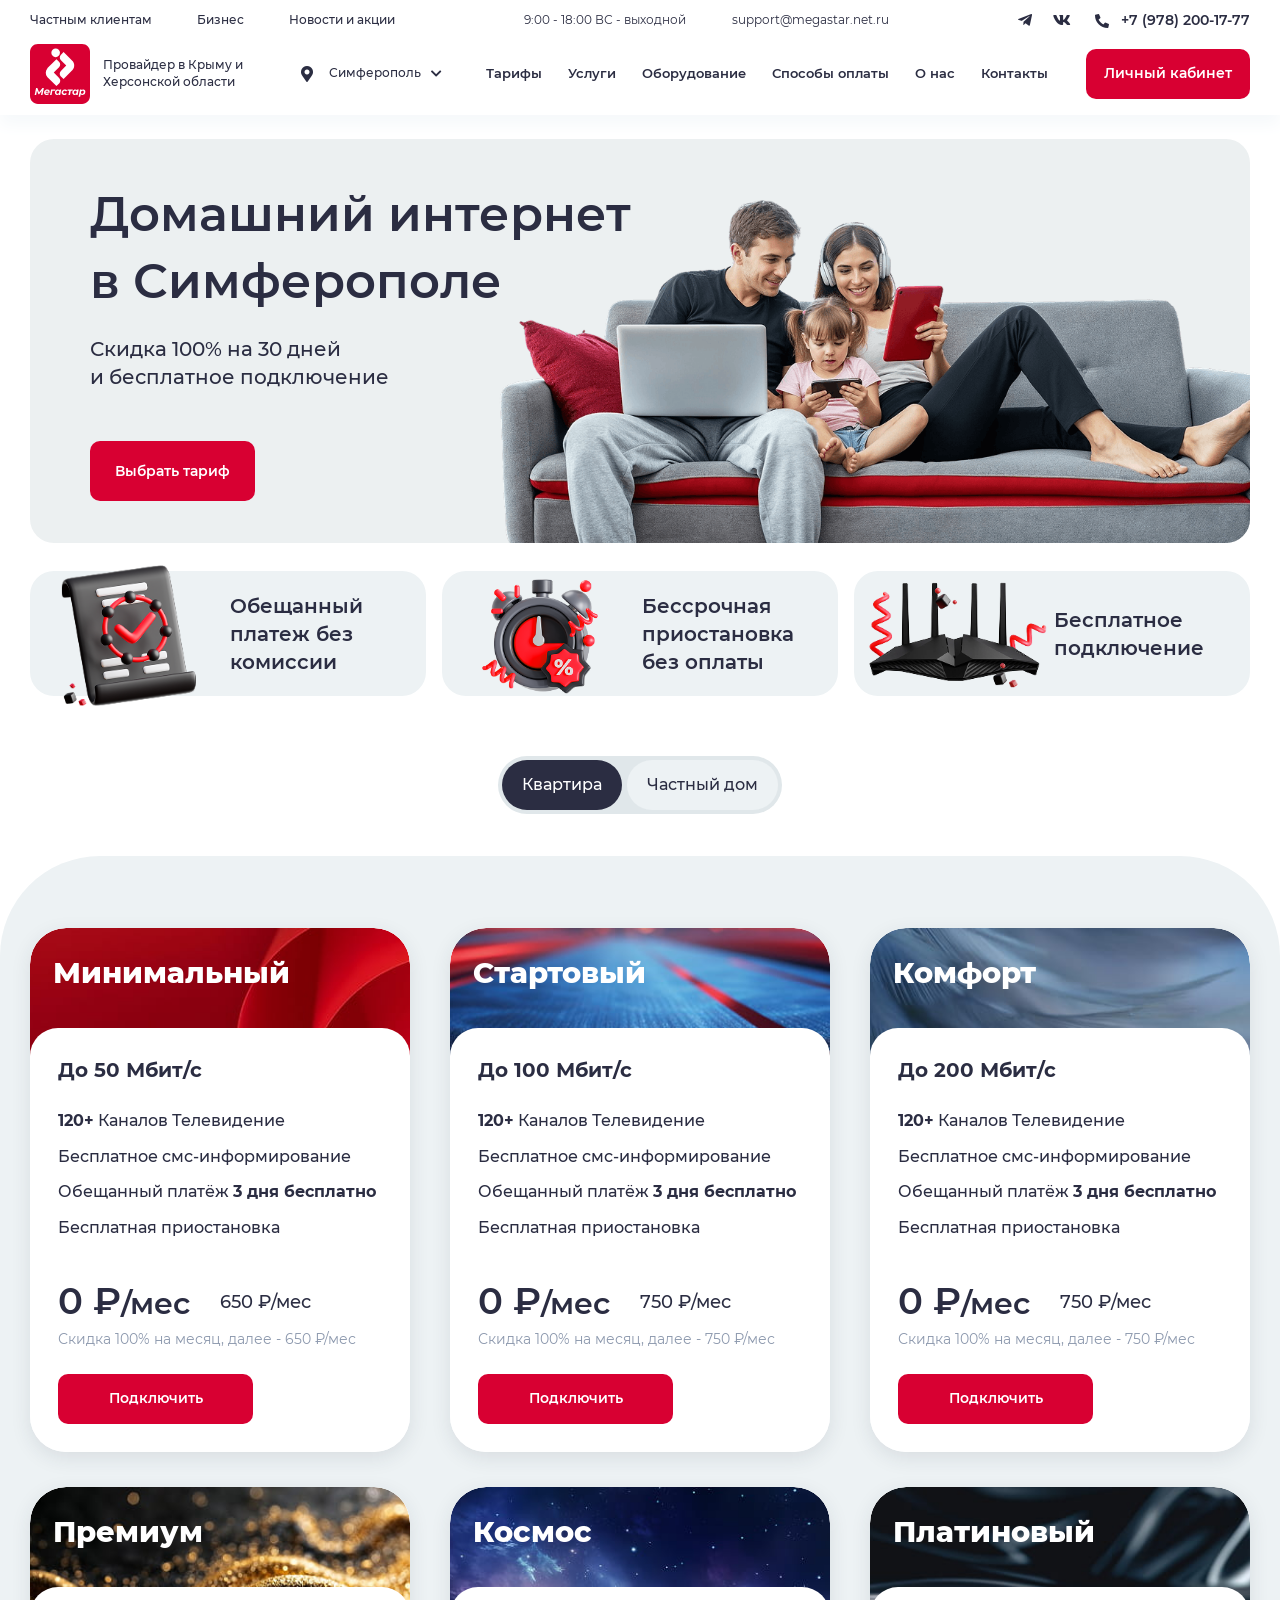
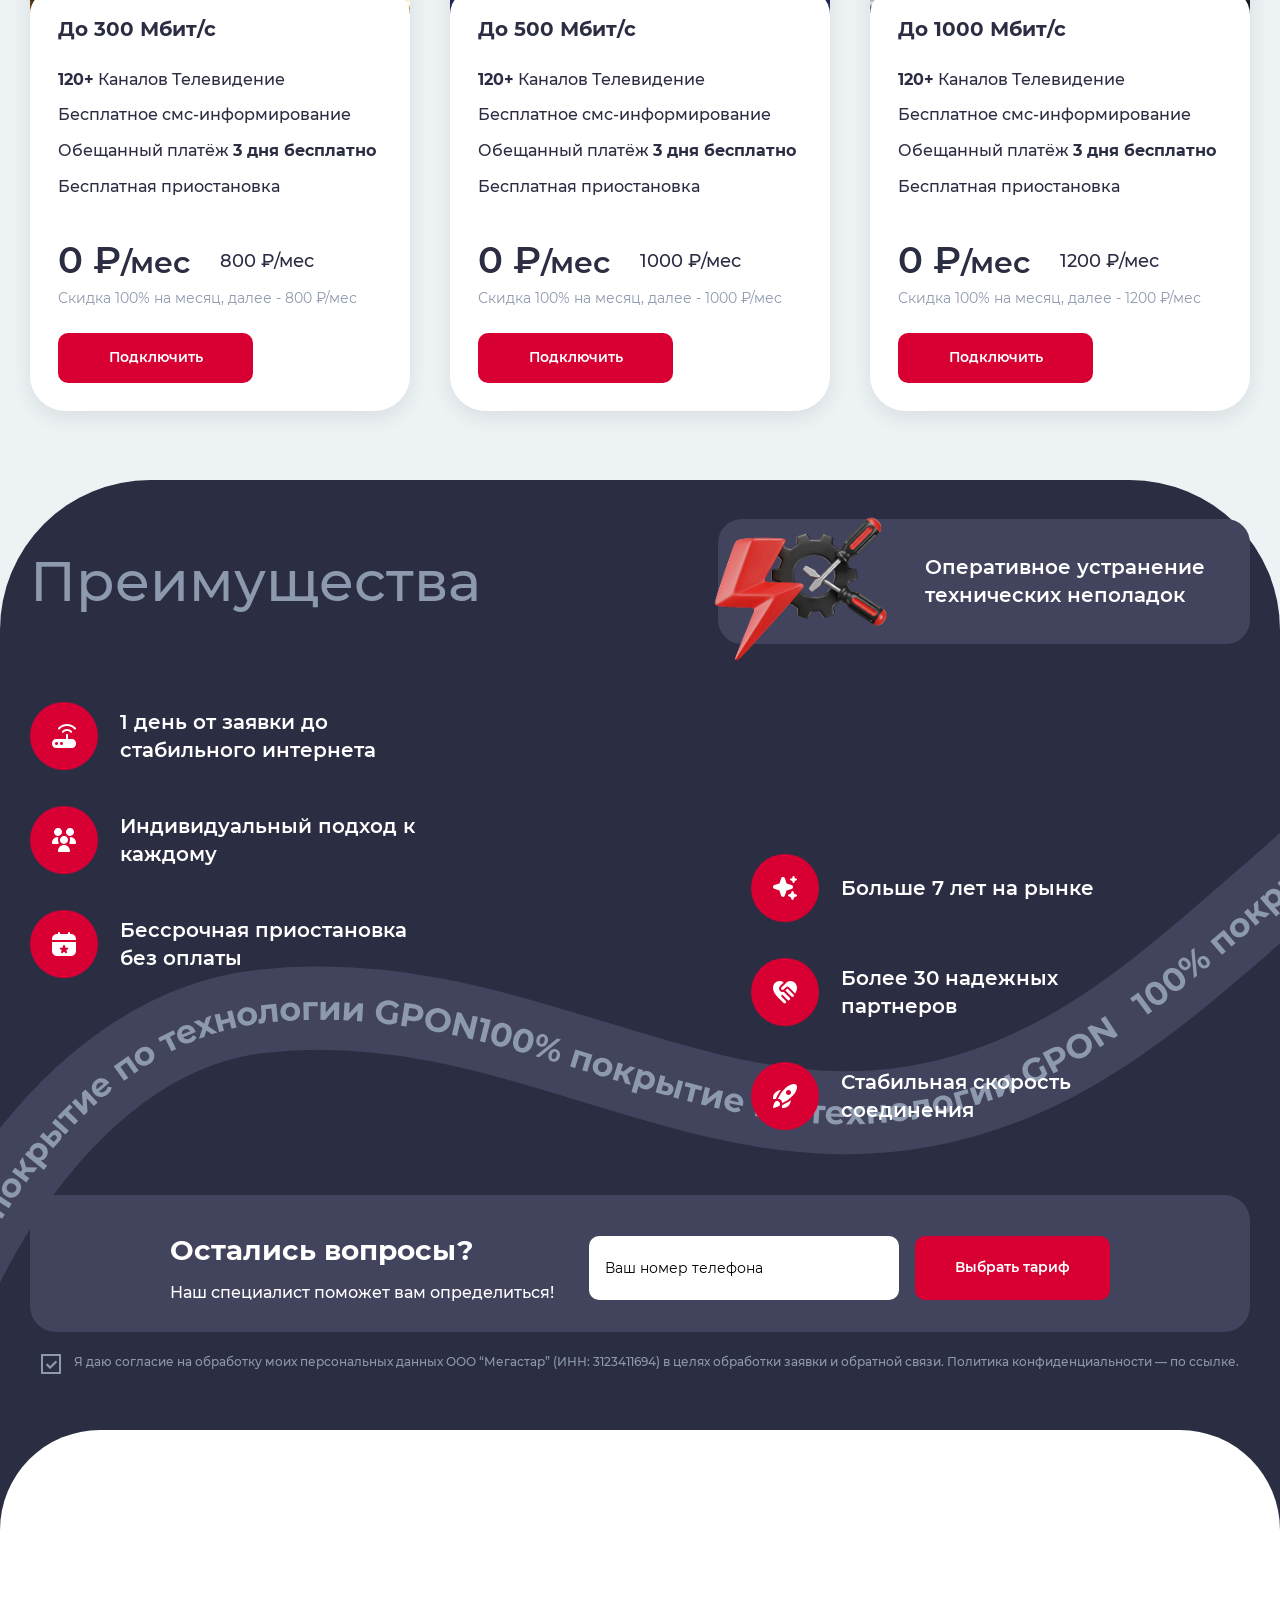
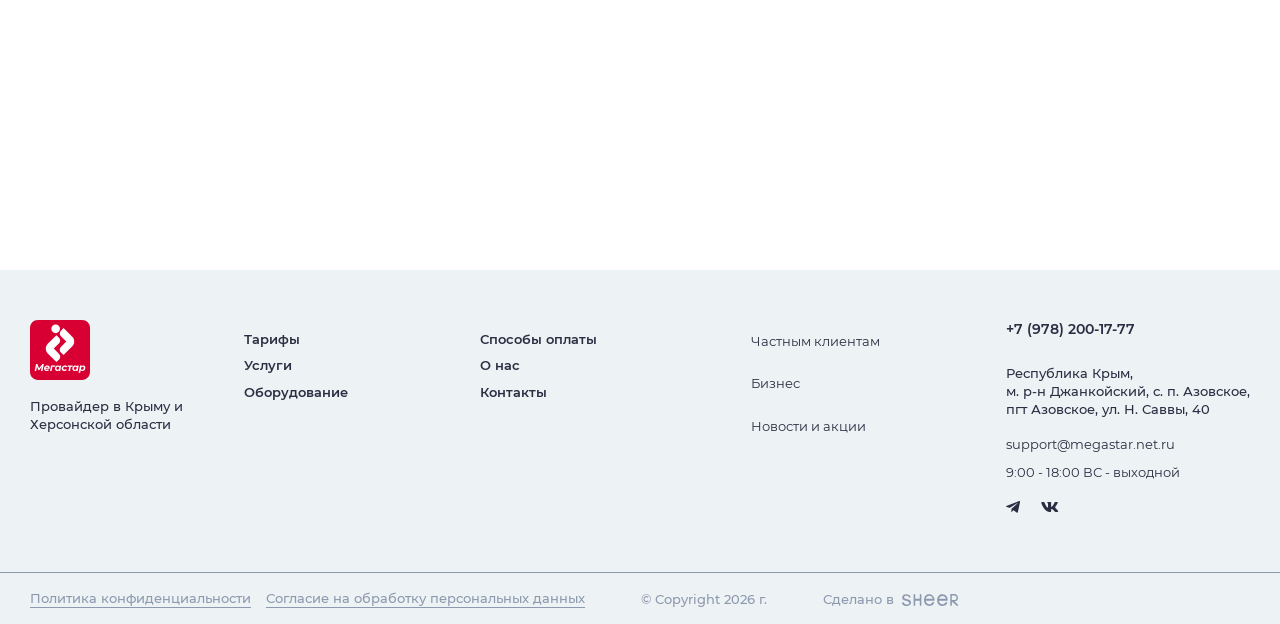
==== commit 7734b375: "Add files via upload" ====
--- a/index.html
+++ b/index.html
@@ -17,8 +17,8 @@
 	<link rel="stylesheet" href="libs/fancybox-master/dist/jquery.fancybox.min.css" />
 	<link rel="stylesheet" href="libs/slick-1.5.9/slick/slick.css" />
 	<link rel="stylesheet" href="css/fonts.css" />
-	<link rel="stylesheet" href="css/main.css?ver=1.3" />
-	<link rel="stylesheet" href="css/media.css?ver=1.3" />
+	<link rel="stylesheet" href="css/main.css?ver=1.5" />
+	<link rel="stylesheet" href="css/media.css?ver=1.5" />
 </head>
 <body>
 
@@ -633,7 +633,7 @@
 	<script src="libs/fancybox-master/dist/jquery.fancybox.min.js"></script>
 	<script src="libs/slick-1.5.9/slick/slick.min.js"></script>
 	<script src="libs/mask/jquery.maskedinput.js"></script>
-	<script src="js/common.js?ver=1.3"></script>
+	<script src="js/common.js?ver=1.5"></script>
 	<!-- Yandex.Metrika counter --><!-- /Yandex.Metrika counter -->
 	<!-- Google Analytics counter --><!-- /Google Analytics counter -->
 </body>
--- a/css/main.css
+++ b/css/main.css
@@ -537,6 +537,7 @@
 .item-form {
 	margin-bottom: 18px;
 }
+.item-form textarea,
 .item-form input {
 	height: 70px;
 	padding: 0 16px;
@@ -1810,4 +1811,178 @@
 }
 .item-subscription__text {
 	min-height: 64px;
+}
+
+.page-contacts {
+	padding-top: 38px;
+	margin-top: 42px;
+	padding-bottom: 141px;
+	border-radius: 100px 100px 0 0;
+	background: #edf2f4;
+}
+.on-map {
+	padding-bottom: 100px;
+	margin-top: -170px;
+	position: relative;
+}
+.on-map .title-section {
+	margin-bottom: 33px;
+}
+#map {
+	height: 500px;
+	border-radius: 28px;
+	width: 100%;
+	background: #ddd;
+	overflow: hidden;
+}
+.form-page {
+	padding: 27px 41px;
+	border-radius: 26px;
+	background: #42445d;
+	color: #fff;
+}
+.form-page__title {
+	font-size: 32px;
+	margin-bottom: 8px;
+	line-height: 140%;
+	font-weight: 700;
+}
+.form-page__descr {
+	margin-bottom: 24px;
+	line-height: 140%;
+	font-weight: 400;
+}
+.form-page .row>div {
+	padding: 0 8px;
+}
+.form-page .row {
+	margin: 0 -8px;
+}
+.form-page .item-form input {
+	height: 56px;
+}
+.item-form textarea {
+	height: 94px;
+	padding-top: 18px;
+	resize: none;
+}
+.form-page .btn-main {
+	height: 70px;
+	width: 100%;
+}
+.item-contact {
+	padding: 24px;
+	border-radius: 24px;
+	background: #fff;
+	min-height: 100%;
+	display: flex;
+	flex-direction: column;
+	align-items: flex-start;
+}
+.item-contact__title {
+	margin-bottom: 24px;
+}
+.item-contact__content {
+	font-size: 24px;
+	line-height: 140%;
+	font-weight: 600;
+	margin-top: auto;
+}
+.item-contact__phone {
+	font-size: 36px;
+	line-height: 140%;
+	font-weight: 600;
+	color: inherit;
+}
+.item-contact a {
+	color: inherit;
+}
+.page-contacts .title-section {
+	margin-bottom: 40px;
+}
+.grid-contacts+.grid-contacts {
+	margin-top: 18px;
+}
+.grid-contacts {
+	gap: 18px;
+	grid-template-columns: 1fr 1.8fr;
+	display: grid;
+}
+.grid-contacts--three {
+	grid-template-columns: 1fr 0.8fr 1fr;
+}
+.sidebar-news {
+	padding: 45px;
+	margin-left: 50px;
+	border-radius: 32px;
+	background: #edf2f4;
+}
+.page-article {
+	padding-bottom: 60px;
+}
+.breadcrumbs {
+	font-size: 14px;
+	padding-top: 22px;
+	padding-bottom: 45px;
+	line-height: 160%;
+	display: flex;
+	align-items: center;
+	flex-wrap: wrap;
+}
+.breadcrumbs a {
+	color: #2b2d42;
+	border-bottom: 1px solid transparent;
+}
+.breadcrumbs a:hover {
+	border-color: #2b2d42;
+}
+.breadcrumbs li::after {
+	content: "/";
+	margin: 0 10px;
+}
+.breadcrumbs li:last-child::after {
+	display: none;
+}
+.article-date {
+	margin-bottom: 22px;
+	display: block;
+	color: #57719b;
+}
+.article-content {
+	font-size: 18px;
+	line-height: 140%;
+	font-weight: 400;
+}
+.article-content h1 {
+	font-size: 42px;
+	margin-bottom: 15px;
+	line-height: 140%;
+	font-weight: 600;
+}
+.article-content h2 {
+	font-size: 32px;
+	margin: 20px 0;
+	line-height: 140%;
+	font-weight: 600;
+}
+.article-content img {
+	margin: 32px 0;
+	border-radius: 24px;
+	max-width: 100%;
+	height: auto;
+	display: block;
+}
+.article-content p,
+.article-content li {
+	margin-bottom: 20px;
+}
+.article-content strong {
+	font-weight: 500;
+}
+.article-content a {
+	color: inherit;
+	border-bottom: 1px #2b2d42 solid;
+}
+.article-content a:hover {
+	border-color: transparent;
 }
--- a/css/media.css
+++ b/css/media.css
@@ -651,6 +651,82 @@
     .item-subscription .price-main {
         margin: 18px 0;
     }
+    .grid-contacts {
+        gap: 12px;
+    }
+    .grid-contacts+.grid-contacts {
+        margin-top: 12px;
+    }
+    .item-contact {
+        padding: 16px;
+        border-radius: 22px;
+    }
+    .item-contact__phone {
+        font-size: 25px;
+    }
+    .item-contact__content {
+        font-size: 17px;
+    }
+    .item-contact__title {
+        margin-bottom: 18px;
+    }
+    .form-page {
+        padding: 20px 28px;
+        border-radius: 22px;
+    }
+    .form-page__title {
+        font-size: 26px;
+        margin-bottom: 6px;
+    }
+    .form-page .item-form input {
+        height: 50px;
+    }
+    .form-page .row>div {
+        padding: 0 4px;
+    }
+    .form-page .row {
+        margin: 0 -4px;
+    }
+    .item-form textarea {
+        height: 90px;
+        padding-top: 14px;
+    }
+    .form-page .btn-main {
+        height: 60px;
+    }
+    #map {
+        height: 450px;
+    }
+    .on-map {
+        padding-bottom: 70px;
+    }
+    .page-contacts .title-section {
+        margin-bottom: 30px;
+    }
+    .page-contacts {
+        padding-top: 35px;
+        margin-top: 36px;
+        padding-bottom: 120px;
+        border-radius: 70px 70px 0 0;
+    }
+    .sidebar-news {
+        padding: 25px;
+        margin-left: 40px;
+    }
+    .article-content h1 {
+        font-size: 35px;
+    }
+    .article-content {
+        font-size: 15px;
+    }
+    .article-content h2 {
+        font-size: 26px;
+    }
+    .breadcrumbs {
+        font-size: 13px;
+        padding-top: 20px;
+        padding-bottom: 34px;
+    }
 }
 
 /* Large Devices, Wide Screens */
@@ -943,6 +1019,28 @@
     .billbord-tv__title {
         font-size: 28px;
         margin-bottom: 17px;
+    }
+    .page-contacts .form-page {
+        margin-top: 25px;
+    }
+    .on-map {
+        margin-top: -105px;
+    }
+    .on-map .title-section {
+        margin-bottom: 18px;
+    }
+    .sidebar-news {
+        padding: 20px;
+        margin-left: 0px;
+    }
+    .article-content h1 {
+        font-size: 32px;
+    }
+    .article-content {
+        font-size: 14px;
+    }
+    .article-content h2 {
+        font-size: 21px;
     }
 }
 
@@ -1615,6 +1713,50 @@
     .tv-subscription .slick-dots li:not(.slick-active) button {
         background: #fff;
     }
+    .grid-contacts {
+        display: block;
+    }
+    .page-contacts {
+        padding-top: 34px;
+        margin-top: 24px;
+        padding-bottom: 130px;
+        border-radius: 50px 50px 0 0;
+    }
+    .item-contact {
+        margin-bottom: 15px;
+    }
+    .form-page {
+        padding: 20px 15px;
+    }
+    .on-map {
+        padding-bottom: 50px;
+    }
+    #map {
+        height: 380px;
+    }
+    .breadcrumbs {
+        padding-bottom: 20px;
+        display: block;
+    }
+    .breadcrumbs li {
+        display: inline;
+    }
+    .article-content h1 {
+        font-size: 27px;
+    }
+    .article-content p, .article-content li {
+        margin-bottom: 15px;
+    }
+    .article-content img {
+        margin: 25px 0;
+        border-radius: 22px;
+    }
+    .sidebar-news {
+        margin-top: 15px;
+    }
+    .page-article {
+        padding-bottom: 50px;
+    }
 }
 
 /* Small Devices, Tablets */
@@ -1649,7 +1791,11 @@
 }
 
 /* Large Devices, Wide Screens */
-@media only screen and (min-width : 1200px) {}
+@media only screen and (min-width : 1200px) {
+    .container {
+        max-width: 1250px;
+    }
+}
 @media (min-width: 1700px) {
     .container {
         max-width: 1690px;
